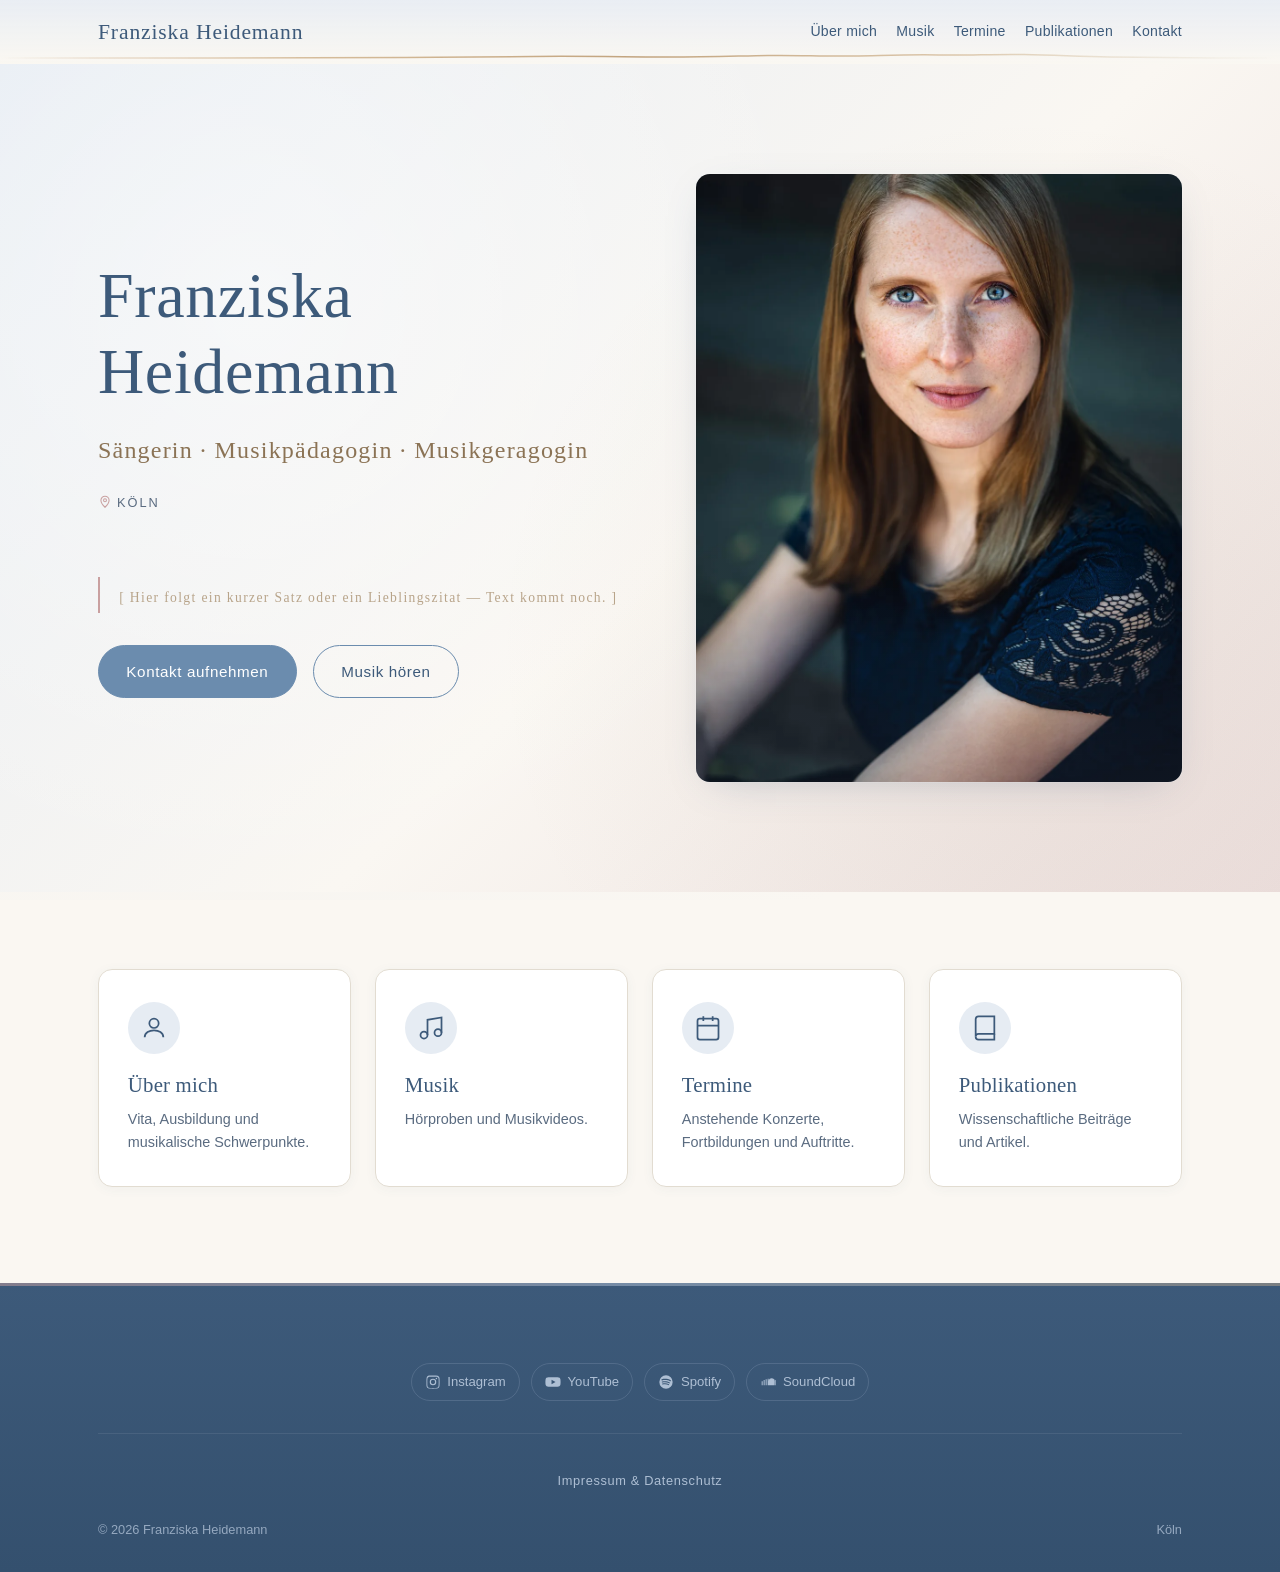
==== index.html @ b6e04f0b "Redesign wave as melody contour: flat left, peaks/valleys right half, settle to flat. Fix z-index un" ====
<!DOCTYPE html>
<html lang="de">
<head>
  <meta charset="UTF-8">
  <meta name="viewport" content="width=device-width, initial-scale=1.0">
  <title>Franziska Heidemann — Sängerin · Musikpädagogin · Musikgeragogin · Köln</title>
  <meta name="description" content="Franziska Heidemann — lyrischer Koloratursopran, Singer/Songwriterin (Heather Blue) und Musikpädagogin aus Köln. Klassik & Pop, Konzert, Hochzeit, Fortbildung.">
  <link rel="icon" type="image/svg+xml" href="assets/img/favicon.svg">
  <link rel="apple-touch-icon" sizes="180x180" href="assets/img/apple-touch-icon.png">
  <meta property="og:title" content="Franziska Heidemann — Sängerin · Musikpädagogin · Musikgeragogin">
  <meta property="og:description" content="Lyrischer Koloratursopran, Singer/Songwriterin (Heather Blue) und Musikpädagogin aus Köln. Klassik & Pop, Konzert, Hochzeit, Fortbildung.">
  <meta property="og:type" content="website">
  <meta property="og:url" content="https://franziskaheidemann.de">
  <meta property="og:image" content="https://franziskaheidemann.de/assets/img/franziska_293_opt.jpg">
  <meta name="twitter:card" content="summary_large_image">
  <link rel="stylesheet" href="css/fonts.css">
  <link rel="stylesheet" href="css/style.css">
</head>
<body>
  <div class="scroll-progress" id="scroll-progress"></div>

  <!-- ===== Header ===== -->
  <header class="site-header">
    <div class="wrap nav">
      <a href="index.html" class="brand">Franziska Heidemann</a>
      <button class="nav-toggle" aria-label="Menü öffnen" aria-expanded="false" aria-controls="menu">
        <span></span><span></span><span></span>
      </button>
      <ul class="menu" id="menu">
        <li><a href="ueber-mich.html">Über mich</a></li>
        <li><a href="musik.html">Musik</a></li>
        <li><a href="termine.html">Termine</a></li>
        <li><a href="publikationen.html">Publikationen</a></li>
        <li><a href="kontakt.html">Kontakt</a></li>
      </ul>
    </div>
<svg class="site-header__wave" viewBox="0 0 1200 14" preserveAspectRatio="none" aria-hidden="true">
      <defs>
        <linearGradient id="wave-grad" x1="0" y1="0" x2="1200" y2="0" gradientUnits="userSpaceOnUse">
          <stop offset="0" stop-color="#d4b896" stop-opacity="0"/>
          <stop offset="0.08" stop-color="#d4b896" stop-opacity="0.4"/>
          <stop offset="0.25" stop-color="#c9a87c" stop-opacity="0.75"/>
          <stop offset="0.5" stop-color="#b8956a" stop-opacity="0.85"/>
          <stop offset="0.75" stop-color="#c9a87c" stop-opacity="0.6"/>
          <stop offset="0.92" stop-color="#d4c4a8" stop-opacity="0.25"/>
          <stop offset="1" stop-color="#d4c4a8" stop-opacity="0"/>
        </linearGradient>
      </defs>
      <path stroke="url(#wave-grad)" stroke-width="1.5"
        d="M0,7 C80,7 140,7 200,7 C260,7 320,6.8 380,6.5 C420,6.2 460,6 500,5.5 C540,5 580,5.8 620,6 C660,6.2 690,5 720,4.5 C750,4 770,5.5 800,5 C830,4.5 850,3.5 880,4 C910,4.5 930,3 960,3.5 C990,4 1010,5.5 1040,6 C1070,6.5 1100,6.8 1140,7 C1170,7 1190,7 1200,7">
        <animate attributeName="d" dur="8s" repeatCount="indefinite"
          values="M0,7 C80,7 140,7 200,7 C260,7 320,6.8 380,6.5 C420,6.2 460,6 500,5.5 C540,5 580,5.8 620,6 C660,6.2 690,5 720,4.5 C750,4 770,5.5 800,5 C830,4.5 850,3.5 880,4 C910,4.5 930,3 960,3.5 C990,4 1010,5.5 1040,6 C1070,6.5 1100,6.8 1140,7 C1170,7 1190,7 1200,7;M0,7 C80,7 140,7 200,7 C260,7 320,6.6 380,6.3 C420,6 460,5.8 500,5.3 C540,4.8 580,5.5 620,5.8 C660,6 690,4.8 720,4.3 C750,3.8 770,5.3 800,4.8 C830,4.3 850,3.3 880,3.8 C910,4.3 930,2.8 960,3.3 C990,3.8 1010,5.3 1040,5.8 C1070,6.3 1100,6.6 1140,7 C1170,7 1190,7 1200,7;M0,7 C80,7 140,7 200,7 C260,7 320,6.8 380,6.5 C420,6.2 460,6 500,5.5 C540,5 580,5.8 620,6 C660,6.2 690,5 720,4.5 C750,4 770,5.5 800,5 C830,4.5 850,3.5 880,4 C910,4.5 930,3 960,3.5 C990,4 1010,5.5 1040,6 C1070,6.5 1100,6.8 1140,7 C1170,7 1190,7 1200,7"
          calcMode="spline" keyTimes="0;0.5;1"
          keySplines="0.45 0 0.55 1;0.45 0 0.55 1"/>
      </path>
    </svg>
  </header>

  <!-- ===== Hero / Landing ===== -->
  <section class="hero">
    <div class="hero__bg"></div>
    <div class="wrap hero__inner">
      <div class="hero__text reveal">
        <h1>Franziska Heidemann</h1>
        <p class="hero__subtitle">Sängerin · Musikpädagogin · Musikgeragogin</p>
        <p class="hero__location">
          <svg viewBox="0 0 24 24" width="14" height="14" fill="none" stroke="currentColor" stroke-width="1.8" aria-hidden="true"><path d="M12 21s-7-6.5-7-12a7 7 0 0 1 14 0c0 5.5-7 12-7 12z"/><circle cx="12" cy="9" r="2.5"/></svg>
          Köln
        </p>

        <blockquote class="hero__quote">
          <span class="placeholder">[ Hier folgt ein kurzer Satz oder ein Lieblingszitat — Text kommt noch. ]</span>
        </blockquote>

        <div class="hero__cta">
          <a href="kontakt.html" class="btn">Kontakt aufnehmen</a>
          <a href="musik.html" class="btn btn--ghost">Musik hören</a>
        </div>
      </div>

      <div class="hero__portrait reveal">
        <img src="assets/img/franziska_293.webp" alt="Portrait Franziska Heidemann" width="1066" height="1600" loading="eager">
      </div>
    </div>
  </section>

  <!-- ===== Preview Section ===== -->
  <section class="section preview">
    <div class="wrap">
      <div class="preview__grid">
        <a href="ueber-mich.html" class="preview__card reveal">
          <div class="preview__icon">
            <svg viewBox="0 0 24 24" width="28" height="28" fill="none" stroke="currentColor" stroke-width="1.5"><path d="M12 12c2.2 0 4-1.8 4-4s-1.8-4-4-4-4 1.8-4 4 1.8 4 4 4z"/><path d="M4 20c0-4 4-6 8-6s8 2 8 6"/></svg>
          </div>
          <h3>Über mich</h3>
          <p>Vita, Ausbildung und musikalische Schwerpunkte.</p>
        </a>
        <a href="musik.html" class="preview__card reveal">
          <div class="preview__icon">
            <svg viewBox="0 0 24 24" width="28" height="28" fill="none" stroke="currentColor" stroke-width="1.5"><path d="M9 18V5l12-2v13"/><circle cx="6" cy="18" r="3"/><circle cx="18" cy="16" r="3"/></svg>
          </div>
          <h3>Musik</h3>
          <p>Hörproben und Musikvideos.</p>
        </a>
        <a href="termine.html" class="preview__card reveal">
          <div class="preview__icon">
            <svg viewBox="0 0 24 24" width="28" height="28" fill="none" stroke="currentColor" stroke-width="1.5"><rect x="3" y="4" width="18" height="18" rx="2"/><path d="M3 10h18M8 2v4M16 2v4"/></svg>
          </div>
          <h3>Termine</h3>
          <p>Anstehende Konzerte, Fortbildungen und Auftritte.</p>
        </a>
        <a href="publikationen.html" class="preview__card reveal">
          <div class="preview__icon">
            <svg viewBox="0 0 24 24" width="28" height="28" fill="none" stroke="currentColor" stroke-width="1.5"><path d="M4 19.5A2.5 2.5 0 0 1 6.5 17H20V2H6.5A2.5 2.5 0 0 0 4 4.5v15z"/><path d="M4 19.5A2.5 2.5 0 0 0 6.5 22H20v-5"/></svg>
          </div>
          <h3>Publikationen</h3>
          <p>Wissenschaftliche Beiträge und Artikel.</p>
        </a>
      </div>
    </div>
  </section>

  <!-- ===== Next Event Teaser ===== -->
  <section class="next-event" id="next-event" hidden>
    <div class="wrap">
      <a href="termine.html" class="next-event__card reveal">
        <div class="next-event__label">Nächster Termin</div>
        <div class="next-event__date" id="next-event-date"></div>
        <div class="next-event__title" id="next-event-title"></div>
        <div class="next-event__location" id="next-event-location"></div>
        <span class="next-event__arrow"><svg viewBox="0 0 24 24" width="20" height="20" fill="none" stroke="currentColor" stroke-width="2" stroke-linecap="round" stroke-linejoin="round"><path d="M5 12h14M13 6l6 6-6 6"/></svg></span>
      </a>
    </div>
  </section>

  <!-- ===== Footer (mit Impressum + Datenschutz) ===== -->
  <footer class="site-footer">
    <div class="wrap">
      <div class="footer__socials">
        <a href="https://www.instagram.com/franziska_heidemann/" target="_blank" rel="noopener">
          <svg viewBox="0 0 24 24" fill="currentColor"><path d="M12 2.2c3.2 0 3.6 0 4.9.1 1.2.1 1.8.3 2.2.4.6.2 1 .5 1.4.9.4.4.7.8.9 1.4.2.4.3 1 .4 2.2.1 1.3.1 1.7.1 4.9s0 3.6-.1 4.9c-.1 1.2-.3 1.8-.4 2.2-.2.6-.5 1-.9 1.4-.4.4-.8.7-1.4.9-.4.2-1 .3-2.2.4-1.3.1-1.7.1-4.9.1s-3.6 0-4.9-.1c-1.2-.1-1.8-.3-2.2-.4-.6-.2-1-.5-1.4-.9-.4-.4-.7-.8-.9-1.4-.2-.4-.3-1-.4-2.2C2.2 15.6 2.2 15.2 2.2 12s0-3.6.1-4.9c.1-1.2.3-1.8.4-2.2.2-.6.5-1 .9-1.4.4-.4.8-.7 1.4-.9.4-.2 1-.3 2.2-.4C8.4 2.2 8.8 2.2 12 2.2zm0 1.8c-3.1 0-3.5 0-4.7.1-.9 0-1.4.2-1.7.3-.4.2-.7.4-1 .7-.3.3-.5.6-.7 1-.1.3-.3.8-.3 1.7-.1 1.2-.1 1.6-.1 4.7s0 3.5.1 4.7c0 .9.2 1.4.3 1.7.2.4.4.7.7 1 .3.3.6.5 1 .7.3.1.8.3 1.7.3 1.2.1 1.6.1 4.7.1s3.5 0 4.7-.1c.9 0 1.4-.2 1.7-.3.4-.2.7-.4 1-.7.3-.3.5-.6.7-1 .1-.3.3-.8.3-1.7.1-1.2.1-1.6.1-4.7s0-3.5-.1-4.7c0-.9-.2-1.4-.3-1.7-.2-.4-.4-.7-.7-1-.3-.3-.6-.5-1-.7-.3-.1-.8-.3-1.7-.3-1.2-.1-1.6-.1-4.7-.1zm0 3.1a4.9 4.9 0 1 1 0 9.8 4.9 4.9 0 0 1 0-9.8zm0 8.1a3.2 3.2 0 1 0 0-6.4 3.2 3.2 0 0 0 0 6.4zm6.3-8.3a1.1 1.1 0 1 1-2.3 0 1.1 1.1 0 0 1 2.3 0z"/></svg>
          Instagram
        </a>
        <a href="https://www.youtube.com/channel/UCQxTqDCscMDkjQmPfyg3vqA" target="_blank" rel="noopener">
          <svg viewBox="0 0 24 24" fill="currentColor"><path d="M23 7.5c-.3-1-1-1.8-2-2.1C19.1 5 12 5 12 5s-7.1 0-9 .4c-1 .3-1.8 1.1-2 2.1C.6 9.4.6 12 .6 12s0 2.6.4 4.5c.3 1 1 1.8 2 2.1 1.9.4 9 .4 9 .4s7.1 0 9-.4c1-.3 1.8-1.1 2-2.1.4-1.9.4-4.5.4-4.5s0-2.6-.4-4.5zM9.8 15.5v-7l6 3.5-6 3.5z"/></svg>
          YouTube
        </a>
        <a href="https://open.spotify.com/artist/2u0TAeHx3y5hhXMHNlvsxw" target="_blank" rel="noopener">
          <svg viewBox="0 0 24 24" fill="currentColor"><path d="M12 2a10 10 0 1 0 0 20 10 10 0 0 0 0-20zm4.6 14.4a.62.62 0 0 1-.86.21c-2.35-1.44-5.3-1.76-8.79-.96a.62.62 0 1 1-.28-1.22c3.8-.87 7.08-.5 9.72 1.11.3.18.39.57.21.86zm1.23-2.74a.78.78 0 0 1-1.07.26c-2.69-1.65-6.79-2.13-9.98-1.17a.78.78 0 1 1-.45-1.49c3.63-1.1 8.16-.56 11.25 1.33.37.22.49.7.25 1.07zm.11-2.85C14.82 8.95 9.4 8.77 6.3 9.7a.94.94 0 1 1-.54-1.8c3.56-1.08 9.53-.87 13.29 1.34a.94.94 0 0 1-.96 1.61z"/></svg>
          Spotify
        </a>
        <a href="https://soundcloud.com/heatherblue-music" target="_blank" rel="noopener">
          <svg viewBox="0 0 24 24" fill="currentColor"><path d="M1 17h1.5v-6H1zm3 0h1.5v-8H4zm3 0h1.5v-9H7zm3 0h1.5v-10H10zm3 0h1.5v-10H13zm3 0H17v-9.7c-.3-.1-.6-.2-1-.3zm2.5 0H20v-9c-.4-.2-.8-.4-1.2-.5zm2.5 0H22v-7.5c-.3-.4-.7-.7-1.2-1zM16 6.5c-2.5 0-4.5 2-4.5 4.5v6h9v-6c0-2.5-2-4.5-4.5-4.5z"/></svg>
          SoundCloud
        </a>
      </div>

      <div class="footer__imprint">
        <a href="rechtliches.html" class="footer__imprint-link">Impressum &amp; Datenschutz</a>
      </div>

      <div class="footer__bottom">
        <span>© <span id="year"></span> Franziska Heidemann</span>
        <span>Köln</span>
      </div>
    </div>
  </footer>

  <script src="js/main.js"></script>
  <script src="js/termine.js"></script>
  <script>
    document.getElementById("year").textContent = new Date().getFullYear();

    // Next event teaser — populated from termine.js EVENTS
    (function () {
      var section = document.getElementById("next-event");
      if (!section || !window.TERMINE_EVENTS) return;
      var today = new Date(); today.setHours(0, 0, 0, 0);
      var upcoming = window.TERMINE_EVENTS.filter(function (ev) {
        var end = ev.end ? new Date(ev.end + "T00:00:00") : new Date(ev.start + "T00:00:00");
        return end >= today;
      }).sort(function (a, b) {
        return new Date(a.start + "T00:00:00") - new Date(b.start + "T00:00:00");
      });
      if (upcoming.length === 0) return;
      var ev = upcoming[0];
      var d = new Date(ev.start + "T00:00:00");
      var dateStr = d.toLocaleDateString("de-DE", { weekday: "short", day: "numeric", month: "long", year: "numeric" });
      document.getElementById("next-event-date").textContent = dateStr;
      document.getElementById("next-event-title").textContent = ev.title;
      document.getElementById("next-event-location").textContent = ev.location;
      section.hidden = false;
    })();
  </script>
</body>
</html>
---- css/fonts.css ----
/* cormorant */
@font-face {
  font-family: 'Cormorant Garamond';
  font-style: italic;
  font-weight: 400;
  font-display: swap;
  src: url('../fonts/cormorant-400-italic-0.woff2') format('woff2');
  unicode-range: U+0460-052F, U+1C80-1C8A, U+20B4, U+2DE0-2DFF, U+A640-A69F, U+FE2E-FE2F;
}
@font-face {
  font-family: 'Cormorant Garamond';
  font-style: italic;
  font-weight: 400;
  font-display: swap;
  src: url('../fonts/cormorant-400-italic-1.woff2') format('woff2');
  unicode-range: U+0301, U+0400-045F, U+0490-0491, U+04B0-04B1, U+2116;
}
@font-face {
  font-family: 'Cormorant Garamond';
  font-style: italic;
  font-weight: 400;
  font-display: swap;
  src: url('../fonts/cormorant-400-italic-2.woff2') format('woff2');
  unicode-range: U+0102-0103, U+0110-0111, U+0128-0129, U+0168-0169, U+01A0-01A1, U+01AF-01B0, U+0300-0301, U+0303-0304, U+0308-0309, U+0323, U+0329, U+1EA0-1EF9, U+20AB;
}
@font-face {
  font-family: 'Cormorant Garamond';
  font-style: italic;
  font-weight: 400;
  font-display: swap;
  src: url('../fonts/cormorant-400-italic-3.woff2') format('woff2');
  unicode-range: U+0100-02BA, U+02BD-02C5, U+02C7-02CC, U+02CE-02D7, U+02DD-02FF, U+0304, U+0308, U+0329, U+1D00-1DBF, U+1E00-1E9F, U+1EF2-1EFF, U+2020, U+20A0-20AB, U+20AD-20C0, U+2113, U+2C60-2C7F, U+A720-A7FF;
}
@font-face {
  font-family: 'Cormorant Garamond';
  font-style: italic;
  font-weight: 400;
  font-display: swap;
  src: url('../fonts/cormorant-400-italic-4.woff2') format('woff2');
  unicode-range: U+0000-00FF, U+0131, U+0152-0153, U+02BB-02BC, U+02C6, U+02DA, U+02DC, U+0304, U+0308, U+0329, U+2000-206F, U+20AC, U+2122, U+2191, U+2193, U+2212, U+2215, U+FEFF, U+FFFD;
}
@font-face {
  font-family: 'Cormorant Garamond';
  font-style: normal;
  font-weight: 400;
  font-display: swap;
  src: url('../fonts/cormorant-400-normal-5.woff2') format('woff2');
  unicode-range: U+0460-052F, U+1C80-1C8A, U+20B4, U+2DE0-2DFF, U+A640-A69F, U+FE2E-FE2F;
}
@font-face {
  font-family: 'Cormorant Garamond';
  font-style: normal;
  font-weight: 400;
  font-display: swap;
  src: url('../fonts/cormorant-400-normal-6.woff2') format('woff2');
  unicode-range: U+0301, U+0400-045F, U+0490-0491, U+04B0-04B1, U+2116;
}
@font-face {
  font-family: 'Cormorant Garamond';
  font-style: normal;
  font-weight: 400;
  font-display: swap;
  src: url('../fonts/cormorant-400-normal-7.woff2') format('woff2');
  unicode-range: U+0102-0103, U+0110-0111, U+0128-0129, U+0168-0169, U+01A0-01A1, U+01AF-01B0, U+0300-0301, U+0303-0304, U+0308-0309, U+0323, U+0329, U+1EA0-1EF9, U+20AB;
}
@font-face {
  font-family: 'Cormorant Garamond';
  font-style: normal;
  font-weight: 400;
  font-display: swap;
  src: url('../fonts/cormorant-400-normal-8.woff2') format('woff2');
  unicode-range: U+0100-02BA, U+02BD-02C5, U+02C7-02CC, U+02CE-02D7, U+02DD-02FF, U+0304, U+0308, U+0329, U+1D00-1DBF, U+1E00-1E9F, U+1EF2-1EFF, U+2020, U+20A0-20AB, U+20AD-20C0, U+2113, U+2C60-2C7F, U+A720-A7FF;
}
@font-face {
  font-family: 'Cormorant Garamond';
  font-style: normal;
  font-weight: 400;
  font-display: swap;
  src: url('../fonts/cormorant-400-normal-9.woff2') format('woff2');
  unicode-range: U+0000-00FF, U+0131, U+0152-0153, U+02BB-02BC, U+02C6, U+02DA, U+02DC, U+0304, U+0308, U+0329, U+2000-206F, U+20AC, U+2122, U+2191, U+2193, U+2212, U+2215, U+FEFF, U+FFFD;
}
@font-face {
  font-family: 'Cormorant Garamond';
  font-style: normal;
  font-weight: 500;
  font-display: swap;
  src: url('../fonts/cormorant-500-normal-10.woff2') format('woff2');
  unicode-range: U+0460-052F, U+1C80-1C8A, U+20B4, U+2DE0-2DFF, U+A640-A69F, U+FE2E-FE2F;
}
@font-face {
  font-family: 'Cormorant Garamond';
  font-style: normal;
  font-weight: 500;
  font-display: swap;
  src: url('../fonts/cormorant-500-normal-11.woff2') format('woff2');
  unicode-range: U+0301, U+0400-045F, U+0490-0491, U+04B0-04B1, U+2116;
}
@font-face {
  font-family: 'Cormorant Garamond';
  font-style: normal;
  font-weight: 500;
  font-display: swap;
  src: url('../fonts/cormorant-500-normal-12.woff2') format('woff2');
  unicode-range: U+0102-0103, U+0110-0111, U+0128-0129, U+0168-0169, U+01A0-01A1, U+01AF-01B0, U+0300-0301, U+0303-0304, U+0308-0309, U+0323, U+0329, U+1EA0-1EF9, U+20AB;
}
@font-face {
  font-family: 'Cormorant Garamond';
  font-style: normal;
  font-weight: 500;
  font-display: swap;
  src: url('../fonts/cormorant-500-normal-13.woff2') format('woff2');
  unicode-range: U+0100-02BA, U+02BD-02C5, U+02C7-02CC, U+02CE-02D7, U+02DD-02FF, U+0304, U+0308, U+0329, U+1D00-1DBF, U+1E00-1E9F, U+1EF2-1EFF, U+2020, U+20A0-20AB, U+20AD-20C0, U+2113, U+2C60-2C7F, U+A720-A7FF;
}
@font-face {
  font-family: 'Cormorant Garamond';
  font-style: normal;
  font-weight: 500;
  font-display: swap;
  src: url('../fonts/cormorant-500-normal-14.woff2') format('woff2');
  unicode-range: U+0000-00FF, U+0131, U+0152-0153, U+02BB-02BC, U+02C6, U+02DA, U+02DC, U+0304, U+0308, U+0329, U+2000-206F, U+20AC, U+2122, U+2191, U+2193, U+2212, U+2215, U+FEFF, U+FFFD;
}
@font-face {
  font-family: 'Cormorant Garamond';
  font-style: normal;
  font-weight: 600;
  font-display: swap;
  src: url('../fonts/cormorant-600-normal-15.woff2') format('woff2');
  unicode-range: U+0460-052F, U+1C80-1C8A, U+20B4, U+2DE0-2DFF, U+A640-A69F, U+FE2E-FE2F;
}
@font-face {
  font-family: 'Cormorant Garamond';
  font-style: normal;
  font-weight: 600;
  font-display: swap;
  src: url('../fonts/cormorant-600-normal-16.woff2') format('woff2');
  unicode-range: U+0301, U+0400-045F, U+0490-0491, U+04B0-04B1, U+2116;
}
@font-face {
  font-family: 'Cormorant Garamond';
  font-style: normal;
  font-weight: 600;
  font-display: swap;
  src: url('../fonts/cormorant-600-normal-17.woff2') format('woff2');
  unicode-range: U+0102-0103, U+0110-0111, U+0128-0129, U+0168-0169, U+01A0-01A1, U+01AF-01B0, U+0300-0301, U+0303-0304, U+0308-0309, U+0323, U+0329, U+1EA0-1EF9, U+20AB;
}
@font-face {
  font-family: 'Cormorant Garamond';
  font-style: normal;
  font-weight: 600;
  font-display: swap;
  src: url('../fonts/cormorant-600-normal-18.woff2') format('woff2');
  unicode-range: U+0100-02BA, U+02BD-02C5, U+02C7-02CC, U+02CE-02D7, U+02DD-02FF, U+0304, U+0308, U+0329, U+1D00-1DBF, U+1E00-1E9F, U+1EF2-1EFF, U+2020, U+20A0-20AB, U+20AD-20C0, U+2113, U+2C60-2C7F, U+A720-A7FF;
}
@font-face {
  font-family: 'Cormorant Garamond';
  font-style: normal;
  font-weight: 600;
  font-display: swap;
  src: url('../fonts/cormorant-600-normal-19.woff2') format('woff2');
  unicode-range: U+0000-00FF, U+0131, U+0152-0153, U+02BB-02BC, U+02C6, U+02DA, U+02DC, U+0304, U+0308, U+0329, U+2000-206F, U+20AC, U+2122, U+2191, U+2193, U+2212, U+2215, U+FEFF, U+FFFD;
}
/* inter */
@font-face {
  font-family: 'Inter';
  font-style: normal;
  font-weight: 300;
  font-display: swap;
  src: url('../fonts/inter-300-normal-0.woff2') format('woff2');
  unicode-range: U+0460-052F, U+1C80-1C8A, U+20B4, U+2DE0-2DFF, U+A640-A69F, U+FE2E-FE2F;
}
@font-face {
  font-family: 'Inter';
  font-style: normal;
  font-weight: 300;
  font-display: swap;
  src: url('../fonts/inter-300-normal-1.woff2') format('woff2');
  unicode-range: U+0301, U+0400-045F, U+0490-0491, U+04B0-04B1, U+2116;
}
@font-face {
  font-family: 'Inter';
  font-style: normal;
  font-weight: 300;
  font-display: swap;
  src: url('../fonts/inter-300-normal-2.woff2') format('woff2');
  unicode-range: U+1F00-1FFF;
}
@font-face {
  font-family: 'Inter';
  font-style: normal;
  font-weight: 300;
  font-display: swap;
  src: url('../fonts/inter-300-normal-3.woff2') format('woff2');
  unicode-range: U+0370-0377, U+037A-037F, U+0384-038A, U+038C, U+038E-03A1, U+03A3-03FF;
}
@font-face {
  font-family: 'Inter';
  font-style: normal;
  font-weight: 300;
  font-display: swap;
  src: url('../fonts/inter-300-normal-4.woff2') format('woff2');
  unicode-range: U+0102-0103, U+0110-0111, U+0128-0129, U+0168-0169, U+01A0-01A1, U+01AF-01B0, U+0300-0301, U+0303-0304, U+0308-0309, U+0323, U+0329, U+1EA0-1EF9, U+20AB;
}
@font-face {
  font-family: 'Inter';
  font-style: normal;
  font-weight: 300;
  font-display: swap;
  src: url('../fonts/inter-300-normal-5.woff2') format('woff2');
  unicode-range: U+0100-02BA, U+02BD-02C5, U+02C7-02CC, U+02CE-02D7, U+02DD-02FF, U+0304, U+0308, U+0329, U+1D00-1DBF, U+1E00-1E9F, U+1EF2-1EFF, U+2020, U+20A0-20AB, U+20AD-20C0, U+2113, U+2C60-2C7F, U+A720-A7FF;
}
@font-face {
  font-family: 'Inter';
  font-style: normal;
  font-weight: 300;
  font-display: swap;
  src: url('../fonts/inter-300-normal-6.woff2') format('woff2');
  unicode-range: U+0000-00FF, U+0131, U+0152-0153, U+02BB-02BC, U+02C6, U+02DA, U+02DC, U+0304, U+0308, U+0329, U+2000-206F, U+20AC, U+2122, U+2191, U+2193, U+2212, U+2215, U+FEFF, U+FFFD;
}
@font-face {
  font-family: 'Inter';
  font-style: normal;
  font-weight: 400;
  font-display: swap;
  src: url('../fonts/inter-400-normal-7.woff2') format('woff2');
  unicode-range: U+0460-052F, U+1C80-1C8A, U+20B4, U+2DE0-2DFF, U+A640-A69F, U+FE2E-FE2F;
}
@font-face {
  font-family: 'Inter';
  font-style: normal;
  font-weight: 400;
  font-display: swap;
  src: url('../fonts/inter-400-normal-8.woff2') format('woff2');
  unicode-range: U+0301, U+0400-045F, U+0490-0491, U+04B0-04B1, U+2116;
}
@font-face {
  font-family: 'Inter';
  font-style: normal;
  font-weight: 400;
  font-display: swap;
  src: url('../fonts/inter-400-normal-9.woff2') format('woff2');
  unicode-range: U+1F00-1FFF;
}
@font-face {
  font-family: 'Inter';
  font-style: normal;
  font-weight: 400;
  font-display: swap;
  src: url('../fonts/inter-400-normal-10.woff2') format('woff2');
  unicode-range: U+0370-0377, U+037A-037F, U+0384-038A, U+038C, U+038E-03A1, U+03A3-03FF;
}
@font-face {
  font-family: 'Inter';
  font-style: normal;
  font-weight: 400;
  font-display: swap;
  src: url('../fonts/inter-400-normal-11.woff2') format('woff2');
  unicode-range: U+0102-0103, U+0110-0111, U+0128-0129, U+0168-0169, U+01A0-01A1, U+01AF-01B0, U+0300-0301, U+0303-0304, U+0308-0309, U+0323, U+0329, U+1EA0-1EF9, U+20AB;
}
@font-face {
  font-family: 'Inter';
  font-style: normal;
  font-weight: 400;
  font-display: swap;
  src: url('../fonts/inter-400-normal-12.woff2') format('woff2');
  unicode-range: U+0100-02BA, U+02BD-02C5, U+02C7-02CC, U+02CE-02D7, U+02DD-02FF, U+0304, U+0308, U+0329, U+1D00-1DBF, U+1E00-1E9F, U+1EF2-1EFF, U+2020, U+20A0-20AB, U+20AD-20C0, U+2113, U+2C60-2C7F, U+A720-A7FF;
}
@font-face {
  font-family: 'Inter';
  font-style: normal;
  font-weight: 400;
  font-display: swap;
  src: url('../fonts/inter-400-normal-13.woff2') format('woff2');
  unicode-range: U+0000-00FF, U+0131, U+0152-0153, U+02BB-02BC, U+02C6, U+02DA, U+02DC, U+0304, U+0308, U+0329, U+2000-206F, U+20AC, U+2122, U+2191, U+2193, U+2212, U+2215, U+FEFF, U+FFFD;
}
@font-face {
  font-family: 'Inter';
  font-style: normal;
  font-weight: 500;
  font-display: swap;
  src: url('../fonts/inter-500-normal-14.woff2') format('woff2');
  unicode-range: U+0460-052F, U+1C80-1C8A, U+20B4, U+2DE0-2DFF, U+A640-A69F, U+FE2E-FE2F;
}
@font-face {
  font-family: 'Inter';
  font-style: normal;
  font-weight: 500;
  font-display: swap;
  src: url('../fonts/inter-500-normal-15.woff2') format('woff2');
  unicode-range: U+0301, U+0400-045F, U+0490-0491, U+04B0-04B1, U+2116;
}
@font-face {
  font-family: 'Inter';
  font-style: normal;
  font-weight: 500;
  font-display: swap;
  src: url('../fonts/inter-500-normal-16.woff2') format('woff2');
  unicode-range: U+1F00-1FFF;
}
@font-face {
  font-family: 'Inter';
  font-style: normal;
  font-weight: 500;
  font-display: swap;
  src: url('../fonts/inter-500-normal-17.woff2') format('woff2');
  unicode-range: U+0370-0377, U+037A-037F, U+0384-038A, U+038C, U+038E-03A1, U+03A3-03FF;
}
@font-face {
  font-family: 'Inter';
  font-style: normal;
  font-weight: 500;
  font-display: swap;
  src: url('../fonts/inter-500-normal-18.woff2') format('woff2');
  unicode-range: U+0102-0103, U+0110-0111, U+0128-0129, U+0168-0169, U+01A0-01A1, U+01AF-01B0, U+0300-0301, U+0303-0304, U+0308-0309, U+0323, U+0329, U+1EA0-1EF9, U+20AB;
}
@font-face {
  font-family: 'Inter';
  font-style: normal;
  font-weight: 500;
  font-display: swap;
  src: url('../fonts/inter-500-normal-19.woff2') format('woff2');
  unicode-range: U+0100-02BA, U+02BD-02C5, U+02C7-02CC, U+02CE-02D7, U+02DD-02FF, U+0304, U+0308, U+0329, U+1D00-1DBF, U+1E00-1E9F, U+1EF2-1EFF, U+2020, U+20A0-20AB, U+20AD-20C0, U+2113, U+2C60-2C7F, U+A720-A7FF;
}
@font-face {
  font-family: 'Inter';
  font-style: normal;
  font-weight: 500;
  font-display: swap;
  src: url('../fonts/inter-500-normal-20.woff2') format('woff2');
  unicode-range: U+0000-00FF, U+0131, U+0152-0153, U+02BB-02BC, U+02C6, U+02DA, U+02DC, U+0304, U+0308, U+0329, U+2000-206F, U+20AC, U+2122, U+2191, U+2193, U+2212, U+2215, U+FEFF, U+FFFD;
}
@font-face {
  font-family: 'Inter';
  font-style: normal;
  font-weight: 600;
  font-display: swap;
  src: url('../fonts/inter-600-normal-21.woff2') format('woff2');
  unicode-range: U+0460-052F, U+1C80-1C8A, U+20B4, U+2DE0-2DFF, U+A640-A69F, U+FE2E-FE2F;
}
@font-face {
  font-family: 'Inter';
  font-style: normal;
  font-weight: 600;
  font-display: swap;
  src: url('../fonts/inter-600-normal-22.woff2') format('woff2');
  unicode-range: U+0301, U+0400-045F, U+0490-0491, U+04B0-04B1, U+2116;
}
@font-face {
  font-family: 'Inter';
  font-style: normal;
  font-weight: 600;
  font-display: swap;
  src: url('../fonts/inter-600-normal-23.woff2') format('woff2');
  unicode-range: U+1F00-1FFF;
}
@font-face {
  font-family: 'Inter';
  font-style: normal;
  font-weight: 600;
  font-display: swap;
  src: url('../fonts/inter-600-normal-24.woff2') format('woff2');
  unicode-range: U+0370-0377, U+037A-037F, U+0384-038A, U+038C, U+038E-03A1, U+03A3-03FF;
}
@font-face {
  font-family: 'Inter';
  font-style: normal;
  font-weight: 600;
  font-display: swap;
  src: url('../fonts/inter-600-normal-25.woff2') format('woff2');
  unicode-range: U+0102-0103, U+0110-0111, U+0128-0129, U+0168-0169, U+01A0-01A1, U+01AF-01B0, U+0300-0301, U+0303-0304, U+0308-0309, U+0323, U+0329, U+1EA0-1EF9, U+20AB;
}
@font-face {
  font-family: 'Inter';
  font-style: normal;
  font-weight: 600;
  font-display: swap;
  src: url('../fonts/inter-600-normal-26.woff2') format('woff2');
  unicode-range: U+0100-02BA, U+02BD-02C5, U+02C7-02CC, U+02CE-02D7, U+02DD-02FF, U+0304, U+0308, U+0329, U+1D00-1DBF, U+1E00-1E9F, U+1EF2-1EFF, U+2020, U+20A0-20AB, U+20AD-20C0, U+2113, U+2C60-2C7F, U+A720-A7FF;
}
@font-face {
  font-family: 'Inter';
  font-style: normal;
  font-weight: 600;
  font-display: swap;
  src: url('../fonts/inter-600-normal-27.woff2') format('woff2');
  unicode-range: U+0000-00FF, U+0131, U+0152-0153, U+02BB-02BC, U+02C6, U+02DA, U+02DC, U+0304, U+0308, U+0329, U+2000-206F, U+20AC, U+2122, U+2191, U+2193, U+2212, U+2215, U+FEFF, U+FFFD;
}
---- css/style.css ----
/* ============================================================
   Franziska Heidemann — Design-System
   Verträumt, aber professionell.
   Palette: Heather Blue / weiches Braun / Dusty Rose / Creme
   ============================================================ */

:root {
  /* Farben */
  --heather-blue: #6b8cae;
  --heather-blue-deep: #3d5a7a;
  --heather-blue-soft: #aebfd4;
  --heather-blue-mist: #e6ecf3;

  --brown: #8b7355;
  --brown-soft: #b8a48a;

  --rose: #c9a0a0;
  --rose-soft: #e3cfcf;

  --cream: #faf7f2;
  --cream-warm: #f3ede3;
  --white: #ffffff;

  --ink: #2c3a4d;
  --ink-soft: #5a6b80;
  --line: #e2dcd1;

  /* Typo */
  --font-serif: "Cormorant Garamond", "Playfair Display", Georgia, "Times New Roman", serif;
  --font-sans: "Inter", -apple-system, BlinkMacSystemFont, "Segoe UI", Roboto, Helvetica, Arial, sans-serif;

  /* Layout */
  --maxw: 1180px;
  --gutter: clamp(1.25rem, 4vw, 3rem);
  --radius: 14px;
  --radius-sm: 8px;
  --shadow: 0 10px 40px -18px rgba(61, 90, 122, 0.35);
  --shadow-soft: 0 6px 24px -16px rgba(61, 90, 122, 0.25);
  --ease: cubic-bezier(0.4, 0.2, 0.2, 1);
}

/* ---------- Reset ---------- */
*, *::before, *::after { box-sizing: border-box; }
html { scroll-behavior: smooth; -webkit-text-size-adjust: 100%; }
body {
  margin: 0;
  font-family: var(--font-sans);
  color: var(--ink);
  background: var(--cream);
  line-height: 1.7;
  font-size: 17px;
  -webkit-font-smoothing: antialiased;
  text-rendering: optimizeLegibility;
}
img { max-width: 100%; display: block; }
a { color: var(--heather-blue-deep); text-decoration: none; transition: color .25s var(--ease); }
a:hover { color: var(--rose); }
h1, h2, h3, h4 { font-family: var(--font-serif); font-weight: 500; color: var(--heather-blue-deep); line-height: 1.2; margin: 0 0 .5em; letter-spacing: .01em; }
h1 { font-size: clamp(2.4rem, 6vw, 4rem); }
h2 { font-size: clamp(1.6rem, 3.5vw, 2.2rem); }
h3 { font-size: clamp(1.15rem, 2.5vw, 1.4rem); }
p { margin: 0 0 1em; }
ul { margin: 0 0 1em; padding-left: 1.2em; }
small { color: var(--ink-soft); }

/* Type scale (rem-based, 17px root):
   Display:  h1 hero      clamp(2.4–4rem)
   Title:    h1 page-head clamp(2–3rem)
   H2:                    clamp(1.6–2.2rem)
   H3:                    clamp(1.15–1.4rem)
   Body lg:  1.05rem   (about, contact intro)
   Body:     1rem      (default, legal)
   Body sm:  .9rem     (event desc, footer links)
   Label:    .8rem     (uppercase section labels)
   Meta:     .75rem    (form hints, notices)
   Micro:    .7rem     (badges, date parts)
*/

/* ---------- Layout-Helfer ---------- */
.wrap { max-width: var(--maxw); margin: 0 auto; padding: 0 var(--gutter); }
.section { padding: clamp(3rem, 8vw, 6rem) 0; }
.section--tight { padding: clamp(2rem, 5vw, 3.5rem) 0; }
.center { text-align: center; }
.muted { color: var(--ink-soft); }
.eyebrow {
  font-family: var(--font-sans);
  text-transform: uppercase;
  letter-spacing: .28em;
  font-size: .75rem;
  color: var(--brown);
  margin-bottom: 1.2rem;
  display: inline-block;
}
.divider {
  width: 60px; height: 1px; background: var(--brown-soft);
  margin: 1.5rem 0; border: 0;
}
.divider--center { margin-left: auto; margin-right: auto; }

/* ---------- Header / Navigation ---------- */
.site-header {
  position: sticky; top: 0; z-index: 50;
  background: linear-gradient(180deg, rgba(230,236,243,0.88) 0%, rgba(250,247,242,0.92) 100%);
  backdrop-filter: blur(10px);
  -webkit-backdrop-filter: blur(10px);
  border-bottom: none;
  transition: background .3s var(--ease);
}
.site-header__wave {
  position: absolute;
  left: 0; right: 0; bottom: -1px;
  width: 100%; height: 14px;
  pointer-events: none;
  display: block;
  z-index: 51;
}
.site-header__wave path {
  fill: none;
  stroke-linecap: round;
  stroke-linejoin: round;
}
.site-header.is-scrolled { background: linear-gradient(180deg, rgba(230,236,243,0.95) 0%, rgba(250,247,242,0.97) 100%); }

/* Nav: always visible inline (no hamburger) */
.nav-toggle { display: none; }

.nav {
  display: flex; align-items: center; justify-content: space-between;
  height: auto; min-height: 64px;
  padding-top: .5rem; padding-bottom: .5rem;
  flex-wrap: wrap; gap: .5rem;
}
.brand {
  font-family: var(--font-serif);
  font-size: clamp(1rem, 3vw, 1.35rem);
  color: var(--heather-blue-deep);
  letter-spacing: .04em;
  display: flex; align-items: baseline; gap: .4em;
  white-space: nowrap;
}
.brand small {
  font-family: var(--font-sans);
  font-size: .7rem;
  letter-spacing: .25em;
  text-transform: uppercase;
  color: var(--brown);
}

.menu {
  display: flex;
  gap: clamp(.6rem, 1.5vw, 1.5rem);
  list-style: none; margin: 0; padding: 0;
  align-items: center;
  flex-wrap: wrap;
}
.menu li { border: 0; }
.menu a {
  display: block; padding: 0;
  font-family: var(--font-sans);
  font-size: clamp(.72rem, 1.6vw, .88rem);
  color: var(--heather-blue-deep);
  letter-spacing: .02em;
  white-space: nowrap;
}
.menu a:hover { color: var(--rose); padding-left: 0; }
.menu .menu-impressum { font-size: clamp(.7rem, 1.5vw, .8rem); font-family: var(--font-sans); color: var(--ink-soft); }

body.menu-open { overflow: auto; }

/* ---------- Buttons ---------- */
.btn {
  display: inline-flex; align-items: center; gap: .5em;
  font-family: var(--font-sans);
  font-size: .95rem;
  letter-spacing: .04em;
  padding: .85em 1.8em;
  border-radius: 999px;
  border: 1px solid var(--heather-blue);
  background: var(--heather-blue);
  color: var(--white);
  cursor: pointer;
  transition: all .3s var(--ease);
}
.btn:hover { background: var(--heather-blue-deep); border-color: var(--heather-blue-deep); color: var(--white); transform: translateY(-1px); }
.btn--ghost { background: transparent; color: var(--heather-blue-deep); }
.btn--ghost:hover { background: var(--heather-blue-mist); color: var(--heather-blue-deep); transform: none; }
.btn--rose { background: var(--rose); border-color: var(--rose); }
.btn--rose:hover { background: #b88a8a; border-color: #b88a8a; }

/* ---------- Hero (Landing) ---------- */
.hero {
  position: relative;
  min-height: calc(100vh - 72px);
  display: flex; align-items: center;
  overflow: hidden;
  padding-bottom: 0;
}
.hero__bg {
  position: absolute; inset: 0;
  background: linear-gradient(135deg, var(--heather-blue-mist) 0%, var(--cream) 55%, var(--rose-soft) 130%);
  z-index: -2;
}
.hero__bg::after {
  content: ""; position: absolute; inset: 0;
  background: radial-gradient(circle at 20% 30%, rgba(255,255,255,.5), transparent 50%),
              radial-gradient(circle at 80% 70%, rgba(139,115,85,.08), transparent 45%);
}
.hero__inner {
  display: grid; grid-template-columns: 1.1fr 1fr; gap: clamp(2rem, 5vw, 4rem);
  align-items: center; width: 100%;
}
.hero__text h1 { margin-bottom: .3em; }
.hero__subtitle {
  font-family: var(--font-serif);
  font-size: clamp(1.1rem, 2.2vw, 1.5rem);
  color: var(--brown);
  letter-spacing: .05em;
  margin: 0 0 .8em;
}
.hero__location {
  display: inline-flex; align-items: center; gap: .4em;
  font-family: var(--font-sans);
  font-size: .8rem;
  letter-spacing: .15em;
  text-transform: uppercase;
  color: var(--ink-soft);
  margin-bottom: 2rem;
}
.hero__location svg { color: var(--rose); }
.hero__quote {
  font-family: var(--font-serif);
  font-style: italic;
  font-size: clamp(1.05rem, 2vw, 1.3rem);
  color: var(--ink-soft);
  max-width: 32em;
  border-left: 2px solid var(--rose);
  padding-left: 1.2rem;
  margin: 2rem 0;
}
.hero__quote .placeholder { color: var(--brown-soft); font-style: normal; font-size: .85rem; letter-spacing: .1em; }

.hero__portrait {
  position: relative;
  aspect-ratio: 4/5;
  border-radius: var(--radius);
  overflow: hidden;
  box-shadow: var(--shadow), 0 0 0 1px rgba(255,255,255,.15);
  background: var(--heather-blue-mist);
}
.hero__portrait::after {
  content: "";
  position: absolute; inset: 0;
  background: linear-gradient(180deg, transparent 60%, rgba(61,90,122,.15) 100%);
  pointer-events: none;
  z-index: 1;
}
.hero__portrait img { width: 100%; height: 100%; object-fit: cover; }
.hero__cta { display: flex; gap: 1rem; flex-wrap: wrap; margin-top: 1.5rem; }

@media (max-width: 820px) {
  .hero { min-height: auto; padding-top: 2rem; }
  .hero__inner { grid-template-columns: 1fr; text-align: center; padding-bottom: 2rem; }
  .hero__portrait { max-width: 360px; margin: 0 auto; order: -1; }
  .hero__quote { border-left: 0; border-top: 2px solid var(--rose); padding-left: 0; padding-top: 1rem; margin-left: auto; margin-right: auto; }
  .hero__cta { justify-content: center; margin-bottom: 1.5rem; }
}

/* ---------- Seiten-Kopf ---------- */
.page-head {
  padding: clamp(3rem, 7vw, 5rem) 0 clamp(1.5rem, 4vw, 2.5rem);
  text-align: center;
  background: linear-gradient(180deg, var(--heather-blue-mist), var(--cream));
}
.page-head h1 { font-size: clamp(2rem, 5vw, 3rem); margin-bottom: .2em; }
.page-head .eyebrow { margin-bottom: .5rem; }

/* ---------- Über mich ---------- */
.about__grid {
  display: grid; grid-template-columns: 0.85fr 1.15fr; gap: clamp(2rem, 5vw, 4rem);
  align-items: start;
}
.about__portrait {
  position: sticky; top: 96px;
  aspect-ratio: 4/5;
  border-radius: var(--radius);
  overflow: hidden;
  box-shadow: var(--shadow);
  background: var(--heather-blue-mist);
}
.about__portrait::before {
  content: "";
  position: absolute; inset: -8px;
  border: 1px solid var(--rose-soft);
  border-radius: calc(var(--radius) + 8px);
  pointer-events: none;
  z-index: -1;
}
.about__portrait::after {
  content: "";
  position: absolute; inset: 0;
  background: linear-gradient(180deg, transparent 70%, rgba(61,90,122,.12) 100%);
  pointer-events: none;
}
.about__portrait img { width: 100%; height: 100%; object-fit: cover; }
.about__text p { font-size: 1.05rem; line-height: 1.75; }
.about__text h3 { margin-top: 2rem; color: var(--brown); font-family: var(--font-sans); font-size: .8rem; letter-spacing: .25em; text-transform: uppercase; font-weight: 600; }
@media (max-width: 820px) {
  .about__grid { grid-template-columns: 1fr; }
  .about__portrait { position: static; max-width: 360px; margin: 0 auto 1rem; }
}

/* ---------- Musik ---------- */
.tracklist { list-style: none; padding: 0; margin: 0; }

.track {
  display: block;
  padding: 1.4rem 1.6rem;
  border-radius: var(--radius-sm);
  background: var(--white);
  margin-bottom: 1rem;
  box-shadow: 0 2px 10px rgba(61,90,122,.04);
  border: 1px solid var(--line);
  transition: box-shadow .3s var(--ease), border-color .3s var(--ease);
}
.track:hover { box-shadow: 0 6px 20px rgba(61,90,122,.08); border-color: var(--heather-blue-mist); }

.track__row {
  display: grid;
  grid-template-columns: 52px 44px 1fr auto;
  gap: 1rem;
  align-items: center;
}

.track__cover {
  width: 52px; height: 52px;
  border-radius: var(--radius-sm);
  object-fit: cover;
  flex-shrink: 0;
  background: var(--heather-blue-mist);
}
.track__cover--placeholder { background: var(--heather-blue-mist); }

.track__play {
  width: 44px; height: 44px; border-radius: 50%;
  background: var(--heather-blue); color: var(--white);
  border: 0; cursor: pointer;
  display: flex; align-items: center; justify-content: center;
  transition: all .25s var(--ease);
  flex-shrink: 0;
}
.track__play:hover { background: var(--heather-blue-deep); transform: scale(1.06); }
.track__play svg { width: 16px; height: 16px; }

.track__info { min-width: 0; }
.track__title {
  font-family: var(--font-serif);
  font-size: clamp(1.15rem, 2.5vw, 1.35rem);
  color: var(--heather-blue-deep);
  line-height: 1.3;
  margin: 0;
}
.track__project {
  display: block;
  font-family: var(--font-sans);
  font-size: .8rem;
  color: var(--brown);
  letter-spacing: .04em;
  margin-top: .15rem;
}

.track__source {
  font-size: .7rem;
  text-transform: uppercase;
  letter-spacing: .18em;
  color: var(--ink-soft);
  padding: .3em .8em;
  border: 1px solid var(--line);
  border-radius: 999px;
  white-space: nowrap;
}

.embed-slot {
  max-height: 0; overflow: hidden;
  transition: max-height .5s var(--ease), margin .45s var(--ease), opacity .3s var(--ease);
  margin-top: 0;
  opacity: 0;
}
.embed-slot.is-open {
  max-height: 400px;
  margin-top: 1rem;
  opacity: 1;
}
.embed-slot iframe {
  width: 100%; border: 0; border-radius: var(--radius-sm); display: block;
  background: var(--heather-blue-mist);
  max-width: 100%;
}

.embed-notice {
  font-size: .75rem;
  color: var(--ink-soft);
  margin-top: .6rem;
  font-style: italic;
  line-height: 1.5;
}

@media (max-width: 600px) {
  .track__row { grid-template-columns: 48px 40px 1fr; }
  .track__source { display: none; }
}

/* ---------- Galerie ---------- */
.gallery {
  display: grid; grid-template-columns: repeat(auto-fill, minmax(220px, 1fr));
  gap: 1rem;
}
.gallery__item {
  aspect-ratio: 3/4; overflow: hidden; border-radius: var(--radius-sm);
  cursor: pointer; background: var(--heather-blue-mist);
  box-shadow: var(--shadow-soft);
}
.gallery__item img { width: 100%; height: 100%; object-fit: cover; transition: transform .5s var(--ease); }
.gallery__item:hover img { transform: scale(1.04); }

.lightbox {
  position: fixed; inset: 0; z-index: 100;
  background: rgba(44, 58, 77, 0.92);
  display: none; align-items: center; justify-content: center;
  padding: 2rem;
}
.lightbox.is-open { display: flex; }
.lightbox__img { max-width: 90vw; max-height: 85vh; border-radius: var(--radius-sm); box-shadow: var(--shadow); }
.lightbox__close, .lightbox__nav {
  position: absolute; background: rgba(255,255,255,.12); color: var(--white);
  border: 0; cursor: pointer; border-radius: 50%;
  display: flex; align-items: center; justify-content: center;
  transition: background .25s var(--ease);
}
.lightbox__close { top: 1.5rem; right: 1.5rem; width: 48px; height: 48px; }
.lightbox__nav { top: 50%; transform: translateY(-50%); width: 56px; height: 56px; }
.lightbox__nav--prev { left: 1.5rem; }
.lightbox__nav--next { right: 1.5rem; }
.lightbox__close:hover, .lightbox__nav:hover { background: var(--rose); }
.lightbox__counter {
  position: absolute; bottom: 1.5rem; left: 50%; transform: translateX(-50%);
  color: var(--white); font-size: .8rem; letter-spacing: .15em;
}

/* ---------- Termine ---------- */
.events { display: grid; gap: 1.5rem; }
.event {
  display: grid; grid-template-columns: 120px 1fr; gap: 1.8rem;
  padding: 0; border-radius: var(--radius);
  background: var(--white);
  box-shadow: 0 2px 12px rgba(61,90,122,.06);
  border: 1px solid var(--line);
  transition: transform .3s var(--ease), box-shadow .3s var(--ease);
  overflow: hidden;
}
.event:hover {
  transform: translateY(-3px);
  box-shadow: 0 8px 28px rgba(61,90,122,.12);
  border-color: var(--heather-blue-mist);
}
.event__date {
  text-align: center;
  padding: 1.8rem 0;
  background: linear-gradient(180deg, var(--heather-blue-mist) 0%, var(--cream) 100%);
  border-right: 1px solid var(--line);
  display: flex; flex-direction: column; justify-content: center;
}
.event__date .month {
  text-transform: uppercase; letter-spacing: .22em; font-size: .7rem;
  color: var(--rose); font-weight: 600; margin-bottom: .3rem;
}
.event__date .day {
  font-family: var(--font-serif); font-size: 2.6rem; color: var(--heather-blue-deep);
  line-height: 1; font-weight: 500;
}
.event__date .year { font-size: .7rem; color: var(--ink-soft); margin-top: .3rem; letter-spacing: .1em; }
.event__body { padding: 1.8rem 1.8rem 1.8rem 0; display: flex; flex-direction: column; justify-content: center; }
.event__body h3 {
  margin-bottom: .5em;
  font-size: clamp(1.15rem, 2.5vw, 1.4rem);
  color: var(--heather-blue-deep);
}
.event__meta {
  font-size: .9rem; color: var(--ink-soft);
  display: flex; flex-direction: column; gap: .25rem;
  margin-bottom: .6rem;
}
.event__meta span { display: flex; align-items: center; gap: .5em; }
.event__meta span::before {
  content: ""; width: 4px; height: 4px; border-radius: 50%;
  background: var(--rose); flex-shrink: 0;
}
.event__body .muted { font-size: .9rem; line-height: 1.55; }

/* Vergangene Termine */
.event.is-past { opacity: .5; }
.event.is-past .event__date { background: linear-gradient(180deg, var(--line) 0%, var(--cream) 100%); }
.event.is-past .event__date .day,
.event.is-past .event__date .month { text-decoration: line-through; text-decoration-color: var(--rose); }
.event.is-past .event__body h3 { text-decoration: line-through; text-decoration-color: var(--rose); text-decoration-thickness: 1px; }

.events__divider {
  display: flex; align-items: center; gap: 1rem; margin: 2.5rem 0 1rem;
  color: var(--brown); font-family: var(--font-sans); font-size: .75rem;
  letter-spacing: .28em; text-transform: uppercase;
}
.events__divider::before, .events__divider::after {
  content: ""; flex: 1; height: 1px; background: var(--line);
}

@media (max-width: 600px) {
  .event { grid-template-columns: 90px 1fr; }
  .event__date { padding: 1.3rem 0; }
  .event__date .day { font-size: 2rem; }
  .event__body { padding: 1.3rem 1.3rem 1.3rem 0; }
}

/* ---------- Publikationen ---------- */
.pub-list { list-style: none; padding: 0; }
.pub {
  padding: 1.4rem 0; border-bottom: 1px solid var(--line);
}
.pub:first-child { border-top: 1px solid var(--line); }
.pub--plain { display: block; }
.pub__cite {
  font-family: var(--font-serif);
  font-size: 1.05rem;
  line-height: 1.7;
  color: var(--ink);
  margin: 0;
}
.pub__cite a { color: var(--heather-blue-deep); border-bottom: 1px solid var(--rose); }
.pub__cite a:hover { color: var(--rose); }
.pub__authors { color: var(--heather-blue-deep); font-weight: 400; }
.pub__title { font-weight: 600; color: var(--ink); }

/* ---------- Legal pages (Rechtliches) ---------- */
.legal {
  max-width: 720px;
  margin: 0 auto;
  font-size: .95rem;
  line-height: 1.75;
  color: var(--ink);
}
.legal h2 {
  font-family: var(--font-serif);
  font-size: clamp(1.5rem, 3.5vw, 2rem);
  margin-top: 0;
  margin-bottom: 1.5rem;
  padding-bottom: .8rem;
  border-bottom: 2px solid var(--heather-blue-mist);
  color: var(--heather-blue-deep);
  font-weight: 500;
}
.legal h2:first-child { margin-top: 0; }
.legal h3 {
  font-family: var(--font-sans);
  font-size: .85rem;
  letter-spacing: .15em;
  text-transform: uppercase;
  color: var(--brown);
  margin-top: 2rem;
  margin-bottom: .6rem;
  font-weight: 600;
}
.legal p { margin-bottom: 1em; }
.legal ul { padding-left: 1.3em; margin-bottom: 1em; }
.legal li { margin-bottom: .4em; }
.legal a { color: var(--heather-blue-deep); border-bottom: 1px solid var(--rose); }
.legal a:hover { color: var(--rose); }
.legal strong { color: var(--heather-blue-deep); }
.legal__back {
  margin-top: 3rem;
  padding-top: 1.5rem;
  border-top: 1px solid var(--line);
  font-size: .9rem;
}
.legal__back a { color: var(--heather-blue-deep); border: 0; }
.legal__sep {
  border: 0;
  border-top: 1px solid var(--line);
  margin: 3.5rem 0;
}
.legal h2 { scroll-margin-top: 80px; }

/* ---------- Kontakt ---------- */
.contact__centered {
  max-width: 640px;
  margin: 0 auto;
  text-align: center;
}
.contact__intro { margin-bottom: 2.5rem; }
.contact__intro p { font-size: 1.05rem; line-height: 1.7; }
.contact__form-wrap { display: flex; justify-content: center; }
.contact__privacy {
  margin-top: 2rem;
  font-size: .9rem;
  line-height: 1.6;
}

.form {
  background: var(--white);
  padding: clamp(1.5rem, 4vw, 2.5rem);
  border-radius: var(--radius);
  box-shadow: var(--shadow);
  border: 1px solid var(--line);
  border-top: 3px solid var(--rose);
  width: 100%;
  text-align: left;
}
.form__row { display: grid; grid-template-columns: 1fr 1fr; gap: 1rem; }
.field { margin-bottom: 1.2rem; }
.field label { display: block; font-size: .8rem; letter-spacing: .15em; text-transform: uppercase; color: var(--brown); margin-bottom: .4rem; }
.field label .req { color: var(--rose); }
.field input, .field textarea {
  width: 100%; padding: .8rem .9rem; border: 1px solid var(--line);
  border-radius: var(--radius-sm); background: var(--cream);
  font-family: var(--font-sans); font-size: 1rem; color: var(--ink);
  transition: border-color .25s var(--ease), box-shadow .25s var(--ease);
}
.field input:focus, .field textarea:focus {
  outline: 0; border-color: var(--rose); box-shadow: 0 0 0 3px var(--rose-soft);
}
.field textarea { min-height: 140px; resize: vertical; }
.form { position: relative; }
.form__hint { font-size: .75rem; color: var(--ink-soft); margin: 0; }
.form__actions {
  display: flex;
  justify-content: flex-end;
  align-items: flex-end;
  margin-top: .5rem;
  position: relative;
  min-height: 3.5rem;
}
.form__actions .btn { margin-bottom: 1.8rem; }
.form__actions .form__hint {
  position: absolute;
  left: 0;
  bottom: 0;
  text-align: left;
}
@media (max-width: 600px) {
  .form__actions { flex-direction: column; align-items: center; gap: .6rem; min-height: auto; }
  .form__actions .form__hint { position: static; text-align: center; }
  .form__actions .btn { margin-bottom: 0; }
}
.form__status { margin-top: 1rem; padding: .9rem 1rem; border-radius: var(--radius-sm); font-size: .9rem; display: none; }
.form__status.is-ok { display: block; background: var(--heather-blue-mist); color: var(--heather-blue-deep); }
.form__status.is-err { display: block; background: var(--rose-soft); color: var(--brown); }
@media (max-width: 700px) {
  .form__row { grid-template-columns: 1fr; }
}

/* ---------- Footer / Impressum ---------- */
.site-footer {
  background: linear-gradient(180deg, var(--heather-blue-deep) 0%, #34506e 100%);
  color: var(--cream);
  padding: clamp(3rem, 7vw, 5rem) 0 2rem;
  margin-top: 0;
  position: relative;
}
.site-footer::before {
  content: "";
  position: absolute; top: 0; left: 0; right: 0; height: 3px;
  background: linear-gradient(90deg, var(--rose) 0%, var(--heather-blue-soft) 50%, var(--brown-soft) 100%);
  opacity: .5;
}
.site-footer a { color: var(--heather-blue-soft); transition: color .25s var(--ease); }
.site-footer a:hover { color: var(--rose-soft); }
/* (footer__top grid removed — now flat: socials row + nav row + imprint) */
}
.footer__brand {
  font-family: var(--font-serif);
  font-size: 1.5rem;
  color: var(--white);
  margin-bottom: .4rem;
  letter-spacing: .02em;
}
.footer__sub {
  font-size: .82rem;
  color: var(--heather-blue-soft);
  letter-spacing: .06em;
  line-height: 1.5;
}
/* (footer__col removed — replaced by flat footer__nav + footer__socials) */

/* ---------- Section Label (styled h2) ---------- */
.section-label {
  font-family: var(--font-sans);
  font-size: .8rem;
  letter-spacing: .25em;
  text-transform: uppercase;
  color: var(--brown);
  font-weight: 600;
  margin-bottom: 1.5rem;
}

.footer__socials {
  display: flex; gap: .7rem; flex-wrap: wrap;
  justify-content: center;
  margin-bottom: 1.8rem;
}
.footer__socials a {
  display: inline-flex; align-items: center; gap: .5em;
  font-size: .82rem;
  padding: .5em 1em;
  border-radius: 999px;
  border: 1px solid rgba(174,191,212,.2);
  color: var(--heather-blue-soft);
  transition: background .25s var(--ease), border-color .25s var(--ease), color .25s var(--ease);
}
.footer__socials a:hover {
  background: rgba(255,255,255,.07);
  border-color: var(--rose);
  color: var(--rose-soft);
}
.footer__socials svg { width: 16px; height: 16px; }

.footer__bottom {
  display: flex; justify-content: space-between; flex-wrap: wrap; gap: 1rem;
  padding-top: 1.5rem; font-size: .8rem; color: var(--heather-blue-soft);
  opacity: .8;
}

/* Footer imprint — just a link to rechtliches.html (address hidden behind click) */
.footer__imprint {
  padding-top: 2rem;
  border-top: 1px solid rgba(255,255,255,.08);
  margin-top: 2rem;
  text-align: center;
}
.footer__imprint-link {
  font-size: .8rem;
  color: var(--heather-blue-soft);
  letter-spacing: .05em;
  transition: color .25s var(--ease);
}
.footer__imprint-link:hover { color: var(--rose-soft); }
@media (max-width: 700px) {
  .footer__bottom { flex-direction: column; align-items: center; text-align: center; }
}

/* Impressum-Block (auf jeder Seite im Footer, Anker #impressum) */
.impressum { padding-top: 2.5rem; }
.impressum h3 { color: var(--white); font-family: var(--font-serif); font-size: 1.6rem; margin-bottom: 1rem; }
.impressum h4 { color: var(--heather-blue-soft); font-family: var(--font-sans); font-size: .75rem; letter-spacing: .2em; text-transform: uppercase; margin-top: 1.5rem; font-weight: 600; }
.impressum p, .impressum li { font-size: .9rem; color: var(--heather-blue-soft); line-height: 1.6; }
.impressum ul { padding-left: 1.1em; }

/* Datenschutz-Block */
.datenschutz h3 { color: var(--white); font-family: var(--font-serif); font-size: 1.6rem; margin-bottom: 1rem; }
.datenschutz h4 { color: var(--heather-blue-soft); font-family: var(--font-sans); font-size: .75rem; letter-spacing: .2em; text-transform: uppercase; margin-top: 1.5rem; font-weight: 600; }
.datenschutz p, .datenschutz li { font-size: .88rem; color: var(--heather-blue-soft); line-height: 1.6; }

/* ---------- Utilities / Animationen ---------- */
.reveal { opacity: 0; transform: translateY(20px); transition: opacity .8s var(--ease), transform .8s var(--ease); }
.reveal.is-visible { opacity: 1; transform: none; }

@media (prefers-reduced-motion: reduce) {
  * { animation: none !important; transition: none !important; }
  .reveal { opacity: 1; transform: none; }
  html { scroll-behavior: auto; }
}

/* ---------- Page Transition (fade-in on load) ---------- */
body { animation: pageFade .5s var(--ease) both; }
@keyframes pageFade { from { opacity: 0; } to { opacity: 1; } }

/* ---------- Scroll Progress Bar ---------- */
.scroll-progress {
  position: fixed; top: 0; left: 0; height: 2px; z-index: 60;
  background: linear-gradient(90deg, var(--rose), var(--heather-blue-soft));
  width: 0; transition: width .1s linear;
}

/* ---------- Active Nav State ---------- */
.menu a.is-active { color: var(--rose); }
.menu a.is-active::after {
  content: ""; display: block; width: 100%; height: 1px;
  background: var(--rose); margin-top: .15rem;
}

/* ---------- Landing Page Preview Cards ---------- */
.preview { padding-top: clamp(3rem, 6vw, 5rem); }
.preview__grid {
  display: grid;
  grid-template-columns: repeat(auto-fit, minmax(220px, 1fr));
  gap: 1.5rem;
}
.preview__card {
  display: block;
  padding: 2rem 1.8rem;
  border-radius: var(--radius);
  background: var(--white);
  border: 1px solid var(--line);
  box-shadow: 0 2px 12px rgba(61,90,122,.05);
  transition: transform .3s var(--ease), box-shadow .3s var(--ease), border-color .3s var(--ease);
  text-decoration: none;
}
.preview__card:hover {
  transform: translateY(-4px);
  box-shadow: 0 12px 32px rgba(61,90,122,.12);
  border-color: var(--heather-blue-mist);
}
.preview__card:hover .preview__icon { background: var(--rose-soft); color: var(--rose); }
.preview__card:hover h3 { color: var(--rose); }
.preview__icon {
  width: 52px; height: 52px; border-radius: 50%;
  background: var(--heather-blue-mist);
  color: var(--heather-blue-deep);
  display: flex; align-items: center; justify-content: center;
  margin-bottom: 1.2rem;
  transition: background .3s var(--ease), color .3s var(--ease);
}
.preview__card h3 {
  font-size: 1.3rem;
  margin-bottom: .5em;
  transition: color .3s var(--ease);
}
.preview__card p {
  font-size: .9rem;
  color: var(--ink-soft);
  line-height: 1.6;
  margin: 0;
}

/* ---------- Über mich: Pull Quotes + Expertise Tags ---------- */
.about__pullquote {
  font-family: var(--font-serif);
  font-size: clamp(1.3rem, 2.5vw, 1.6rem);
  font-style: italic;
  color: var(--heather-blue-deep);
  border-left: 3px solid var(--rose);
  padding: .5rem 0 .5rem 1.5rem;
  margin: 2.5rem 0;
  line-height: 1.4;
}
.about__tags {
  display: flex; flex-wrap: wrap; gap: .6rem;
  margin: 2rem 0 2.5rem;
}
.about__tag {
  font-family: var(--font-sans);
  font-size: .75rem;
  letter-spacing: .1em;
  text-transform: uppercase;
  padding: .4em .9em;
  border-radius: 999px;
  background: var(--heather-blue-mist);
  color: var(--heather-blue-deep);
  font-weight: 500;
}

/* ---------- Termine: Calendar Link ---------- */
.event__cal-link {
  display: inline-flex; align-items: center; gap: .4em;
  font-size: .8rem;
  color: var(--heather-blue-deep);
  margin-top: .6rem;
  padding: .3em .8em;
  border-radius: 999px;
  border: 1px solid var(--line);
  transition: background .25s var(--ease), border-color .25s var(--ease);
}
.event__cal-link:hover { background: var(--heather-blue-mist); border-color: var(--heather-blue-soft); }
.event__cal-icon { width: 14px; height: 14px; }
.event__meta a { color: var(--heather-blue-deep); border-bottom: 1px dotted var(--heather-blue-soft); }
.event__meta a:hover { color: var(--rose); border-color: var(--rose); }

/* ---------- Musik: Track Grouping + Platform Links ---------- */
.track__group-title {
  font-family: var(--font-sans);
  font-size: .8rem;
  letter-spacing: .2em;
  text-transform: uppercase;
  color: var(--brown);
  margin: 2.5rem 0 1rem;
  font-weight: 600;
}
.track__group-title:first-child { margin-top: 0; }
.track__group { list-style: none; }

/* ---------- Next Event Teaser (Landing Page) ---------- */
.next-event {
  padding: clamp(2rem, 5vw, 4rem) 0;
  background: linear-gradient(180deg, var(--cream), var(--heather-blue-mist));
}
.next-event__card {
  display: grid;
  grid-template-columns: auto 1fr auto;
  gap: clamp(1rem, 3vw, 2rem);
  align-items: center;
  max-width: 720px;
  margin: 0 auto;
  padding: clamp(1.5rem, 3vw, 2rem);
  border-radius: var(--radius);
  background: var(--white);
  border: 1px solid var(--line);
  box-shadow: 0 4px 20px rgba(61,90,122,.06);
  text-decoration: none;
  transition: transform .3s var(--ease), box-shadow .3s var(--ease);
}
.next-event__card:hover {
  transform: translateY(-3px);
  box-shadow: 0 12px 36px rgba(61,90,122,.12);
}
.next-event__card:hover .next-event__arrow { transform: translateX(4px); color: var(--rose); }
.next-event__label {
  font-family: var(--font-sans);
  font-size: .7rem;
  letter-spacing: .2em;
  text-transform: uppercase;
  color: var(--rose);
  font-weight: 600;
  grid-column: 1 / -1;
  margin-bottom: -.5rem;
}
.next-event__date {
  font-family: var(--font-serif);
  font-size: 1.3rem;
  color: var(--heather-blue-deep);
  font-weight: 500;
  white-space: nowrap;
}
.next-event__title {
  font-family: var(--font-serif);
  font-size: 1.1rem;
  color: var(--ink);
  line-height: 1.3;
}
.next-event__location {
  grid-column: 2;
  font-size: .85rem;
  color: var(--ink-soft);
  margin-top: .2em;
}
.next-event__arrow {
  font-size: 1.5rem;
  color: var(--heather-blue-soft);
  transition: transform .3s var(--ease), color .3s var(--ease);
}
@media (max-width: 600px) {
  .next-event__card { grid-template-columns: 1fr auto; }
  .next-event__date { grid-column: 1; }
  .next-event__title { grid-column: 1; }
  .next-event__location { grid-column: 1; }
  .next-event__arrow { grid-row: 2; grid-column: 2; align-self: center; }
}

/* ---------- Subtle Background Textures ---------- */
body {
  background-image:
    radial-gradient(circle at 20% 80%, rgba(174,191,212,.04) 0%, transparent 50%),
    radial-gradient(circle at 80% 20%, rgba(201,160,160,.03) 0%, transparent 50%);
  background-attachment: fixed;
}
.page-head {
  background-image:
    linear-gradient(180deg, var(--heather-blue-mist), var(--cream)),
    repeating-linear-gradient(0deg, transparent, transparent 38px, rgba(61,90,122,.015) 38px, rgba(61,90,122,.015) 39px);
}

/* ---------- Micro-Animations ---------- */
/* Buttons: subtle glow on hover */
.btn {
  position: relative;
  overflow: hidden;
}
.btn::after {
  content: "";
  position: absolute; inset: 0;
  background: radial-gradient(circle at center, rgba(255,255,255,.2), transparent 70%);
  opacity: 0;
  transition: opacity .3s var(--ease);
}
.btn:hover::after { opacity: 1; }

/* Preview cards: border glow */
.preview__card {
  position: relative;
}
.preview__card::after {
  content: "";
  position: absolute; inset: 0;
  border-radius: var(--radius);
  box-shadow: 0 0 0 2px var(--heather-blue-mist);
  opacity: 0;
  transition: opacity .3s var(--ease);
  pointer-events: none;
}
.preview__card:hover::after { opacity: 1; }

/* Divider: animated draw-in */
.divider {
  transform: scaleX(0);
  transform-origin: center;
  animation: dividerDraw .8s var(--ease) .2s forwards;
}
@keyframes dividerDraw {
  to { transform: scaleX(1); }
}

/* Event cards: subtle border glow on hover */
.event:hover {
  border-color: var(--heather-blue-mist);
  box-shadow: 0 4px 16px rgba(61,90,122,.08), 0 0 0 1px var(--heather-blue-mist);
}
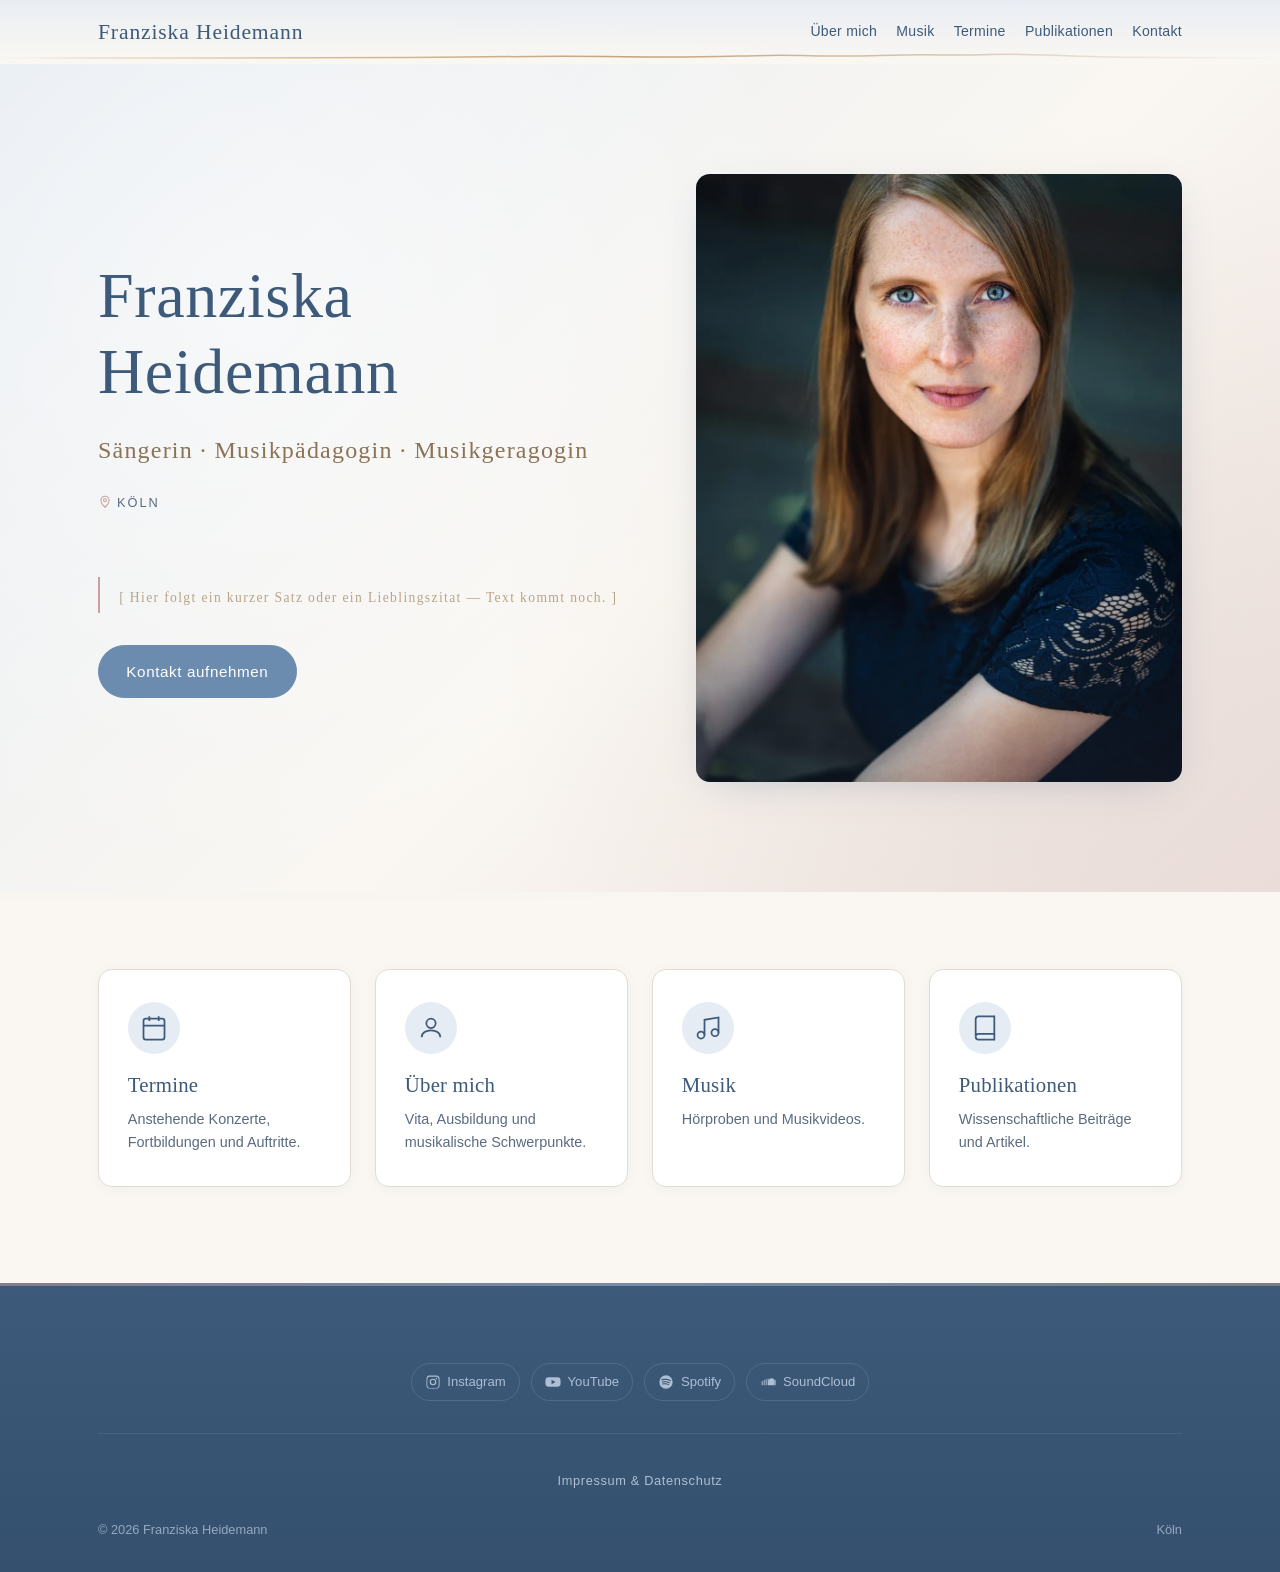
==== commit 4e208b78: "Remove Musik hören button from hero, move Termine card to first position in preview grid" ====
--- a/index.html
+++ b/index.html
@@ -74,7 +74,6 @@
 
         <div class="hero__cta">
           <a href="kontakt.html" class="btn">Kontakt aufnehmen</a>
-          <a href="musik.html" class="btn btn--ghost">Musik hören</a>
         </div>
       </div>
 
@@ -88,6 +87,13 @@
   <section class="section preview">
     <div class="wrap">
       <div class="preview__grid">
+        <a href="termine.html" class="preview__card reveal">
+          <div class="preview__icon">
+            <svg viewBox="0 0 24 24" width="28" height="28" fill="none" stroke="currentColor" stroke-width="1.5"><rect x="3" y="4" width="18" height="18" rx="2"/><path d="M3 10h18M8 2v4M16 2v4"/></svg>
+          </div>
+          <h3>Termine</h3>
+          <p>Anstehende Konzerte, Fortbildungen und Auftritte.</p>
+        </a>
         <a href="ueber-mich.html" class="preview__card reveal">
           <div class="preview__icon">
             <svg viewBox="0 0 24 24" width="28" height="28" fill="none" stroke="currentColor" stroke-width="1.5"><path d="M12 12c2.2 0 4-1.8 4-4s-1.8-4-4-4-4 1.8-4 4 1.8 4 4 4z"/><path d="M4 20c0-4 4-6 8-6s8 2 8 6"/></svg>
@@ -102,13 +108,7 @@
           <h3>Musik</h3>
           <p>Hörproben und Musikvideos.</p>
         </a>
-        <a href="termine.html" class="preview__card reveal">
-          <div class="preview__icon">
-            <svg viewBox="0 0 24 24" width="28" height="28" fill="none" stroke="currentColor" stroke-width="1.5"><rect x="3" y="4" width="18" height="18" rx="2"/><path d="M3 10h18M8 2v4M16 2v4"/></svg>
-          </div>
-          <h3>Termine</h3>
-          <p>Anstehende Konzerte, Fortbildungen und Auftritte.</p>
-        </a>
+        
         <a href="publikationen.html" class="preview__card reveal">
           <div class="preview__icon">
             <svg viewBox="0 0 24 24" width="28" height="28" fill="none" stroke="currentColor" stroke-width="1.5"><path d="M4 19.5A2.5 2.5 0 0 1 6.5 17H20V2H6.5A2.5 2.5 0 0 0 4 4.5v15z"/><path d="M4 19.5A2.5 2.5 0 0 0 6.5 22H20v-5"/></svg>
--- a/css/style.css
+++ b/css/style.css
@@ -720,6 +720,12 @@
 }
 .footer__socials svg { width: 16px; height: 16px; }
 
+@media (max-width: 600px) {
+  .footer__socials { gap: .5rem; flex-wrap: nowrap; justify-content: center; }
+  .footer__socials a { font-size: 0; padding: .6em; }
+  .footer__socials svg { width: 18px; height: 18px; }
+}
+
 .footer__bottom {
   display: flex; justify-content: space-between; flex-wrap: wrap; gap: 1rem;
   padding-top: 1.5rem; font-size: .8rem; color: var(--heather-blue-soft);
@@ -779,10 +785,6 @@
 
 /* ---------- Active Nav State ---------- */
 .menu a.is-active { color: var(--rose); }
-.menu a.is-active::after {
-  content: ""; display: block; width: 100%; height: 1px;
-  background: var(--rose); margin-top: .15rem;
-}
 
 /* ---------- Landing Page Preview Cards ---------- */
 .preview { padding-top: clamp(3rem, 6vw, 5rem); }
@@ -838,21 +840,6 @@
   padding: .5rem 0 .5rem 1.5rem;
   margin: 2.5rem 0;
   line-height: 1.4;
-}
-.about__tags {
-  display: flex; flex-wrap: wrap; gap: .6rem;
-  margin: 2rem 0 2.5rem;
-}
-.about__tag {
-  font-family: var(--font-sans);
-  font-size: .75rem;
-  letter-spacing: .1em;
-  text-transform: uppercase;
-  padding: .4em .9em;
-  border-radius: 999px;
-  background: var(--heather-blue-mist);
-  color: var(--heather-blue-deep);
-  font-weight: 500;
 }
 
 /* ---------- Termine: Calendar Link ---------- */
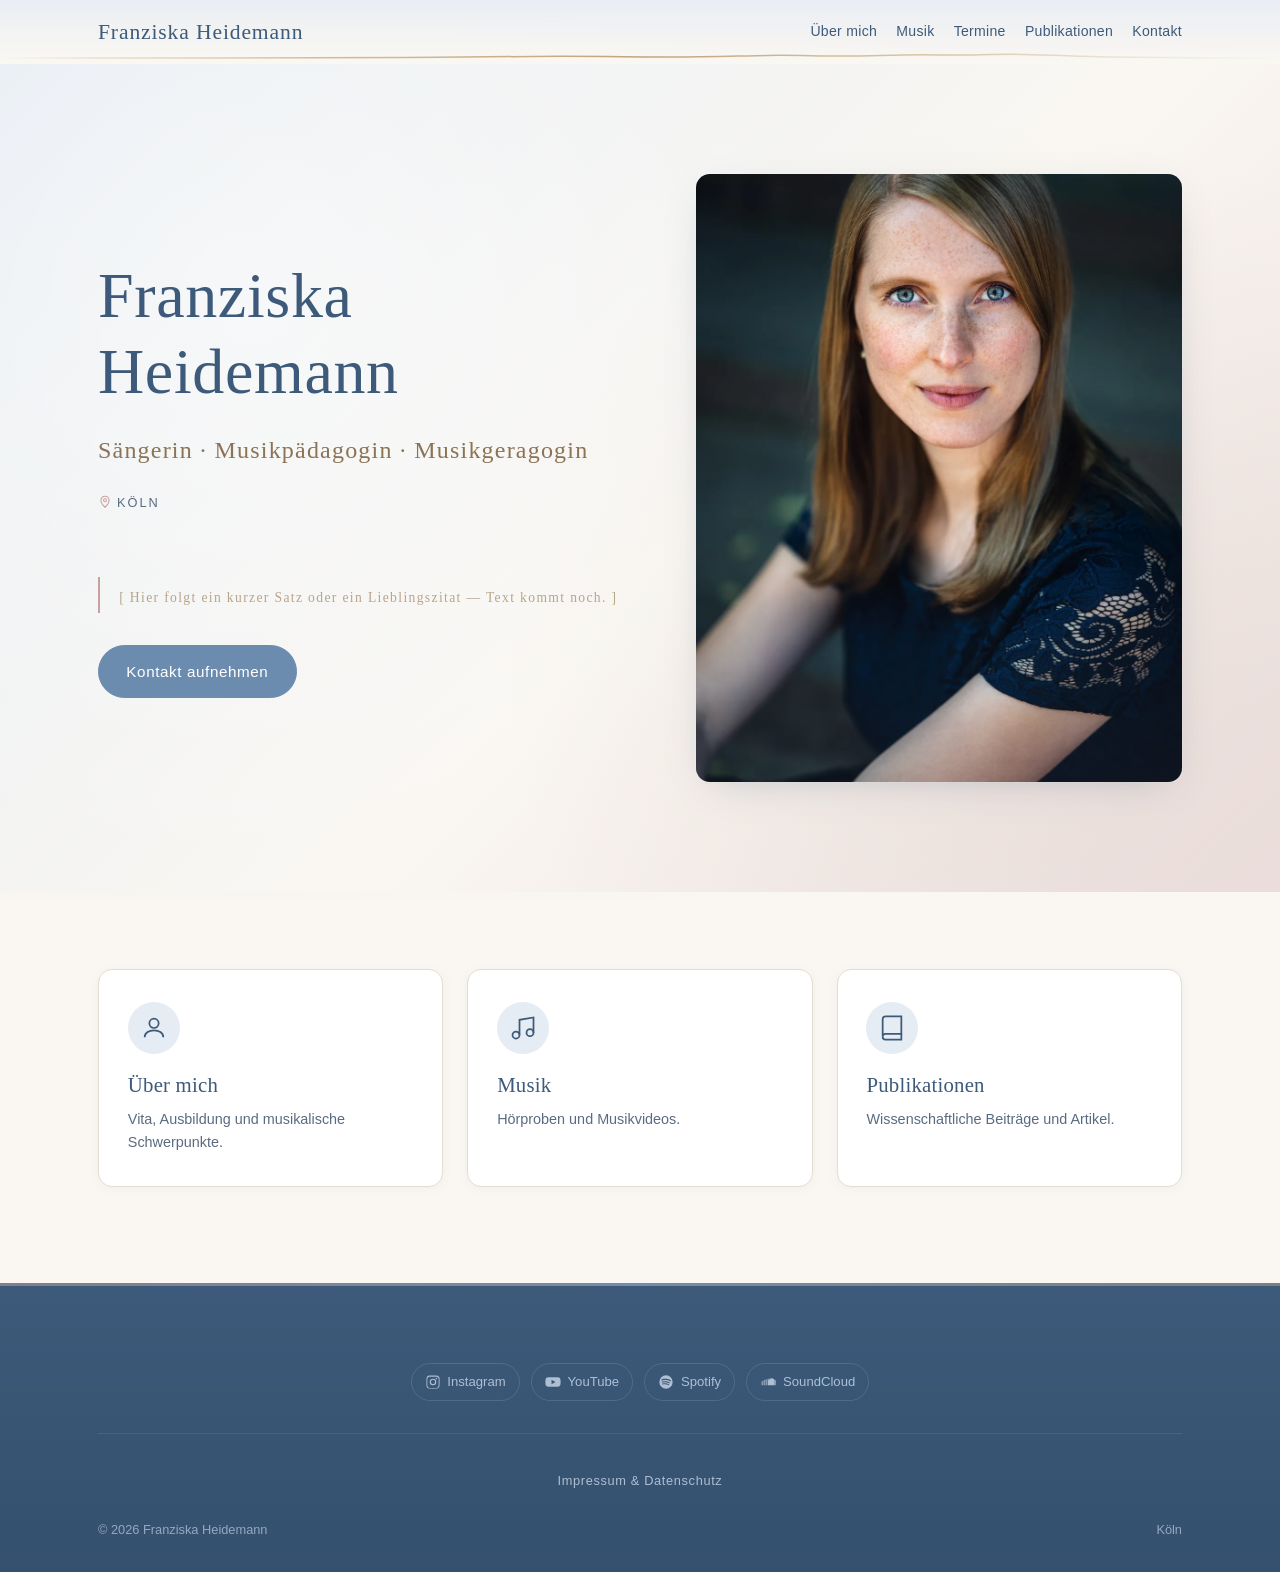
==== commit 4b143383: "Move Nächster Termin teaser above preview cards, remove Termine card from grid (already in navbar + " ====
--- a/index.html
+++ b/index.html
@@ -83,17 +83,23 @@
     </div>
   </section>
 
+  <!-- ===== Next Event Teaser ===== -->
+  <section class="next-event" id="next-event" hidden>
+    <div class="wrap">
+      <a href="termine.html" class="next-event__card reveal">
+        <div class="next-event__label">Nächster Termin</div>
+        <div class="next-event__date" id="next-event-date"></div>
+        <div class="next-event__title" id="next-event-title"></div>
+        <div class="next-event__location" id="next-event-location"></div>
+        <span class="next-event__arrow"><svg viewBox="0 0 24 24" width="20" height="20" fill="none" stroke="currentColor" stroke-width="2" stroke-linecap="round" stroke-linejoin="round"><path d="M5 12h14M13 6l6 6-6 6"/></svg></span>
+      </a>
+    </div>
+  </section>
+
   <!-- ===== Preview Section ===== -->
   <section class="section preview">
     <div class="wrap">
       <div class="preview__grid">
-        <a href="termine.html" class="preview__card reveal">
-          <div class="preview__icon">
-            <svg viewBox="0 0 24 24" width="28" height="28" fill="none" stroke="currentColor" stroke-width="1.5"><rect x="3" y="4" width="18" height="18" rx="2"/><path d="M3 10h18M8 2v4M16 2v4"/></svg>
-          </div>
-          <h3>Termine</h3>
-          <p>Anstehende Konzerte, Fortbildungen und Auftritte.</p>
-        </a>
         <a href="ueber-mich.html" class="preview__card reveal">
           <div class="preview__icon">
             <svg viewBox="0 0 24 24" width="28" height="28" fill="none" stroke="currentColor" stroke-width="1.5"><path d="M12 12c2.2 0 4-1.8 4-4s-1.8-4-4-4-4 1.8-4 4 1.8 4 4 4z"/><path d="M4 20c0-4 4-6 8-6s8 2 8 6"/></svg>
@@ -120,18 +126,7 @@
     </div>
   </section>
 
-  <!-- ===== Next Event Teaser ===== -->
-  <section class="next-event" id="next-event" hidden>
-    <div class="wrap">
-      <a href="termine.html" class="next-event__card reveal">
-        <div class="next-event__label">Nächster Termin</div>
-        <div class="next-event__date" id="next-event-date"></div>
-        <div class="next-event__title" id="next-event-title"></div>
-        <div class="next-event__location" id="next-event-location"></div>
-        <span class="next-event__arrow"><svg viewBox="0 0 24 24" width="20" height="20" fill="none" stroke="currentColor" stroke-width="2" stroke-linecap="round" stroke-linejoin="round"><path d="M5 12h14M13 6l6 6-6 6"/></svg></span>
-      </a>
-    </div>
-  </section>
+
 
   <!-- ===== Footer (mit Impressum + Datenschutz) ===== -->
   <footer class="site-footer">
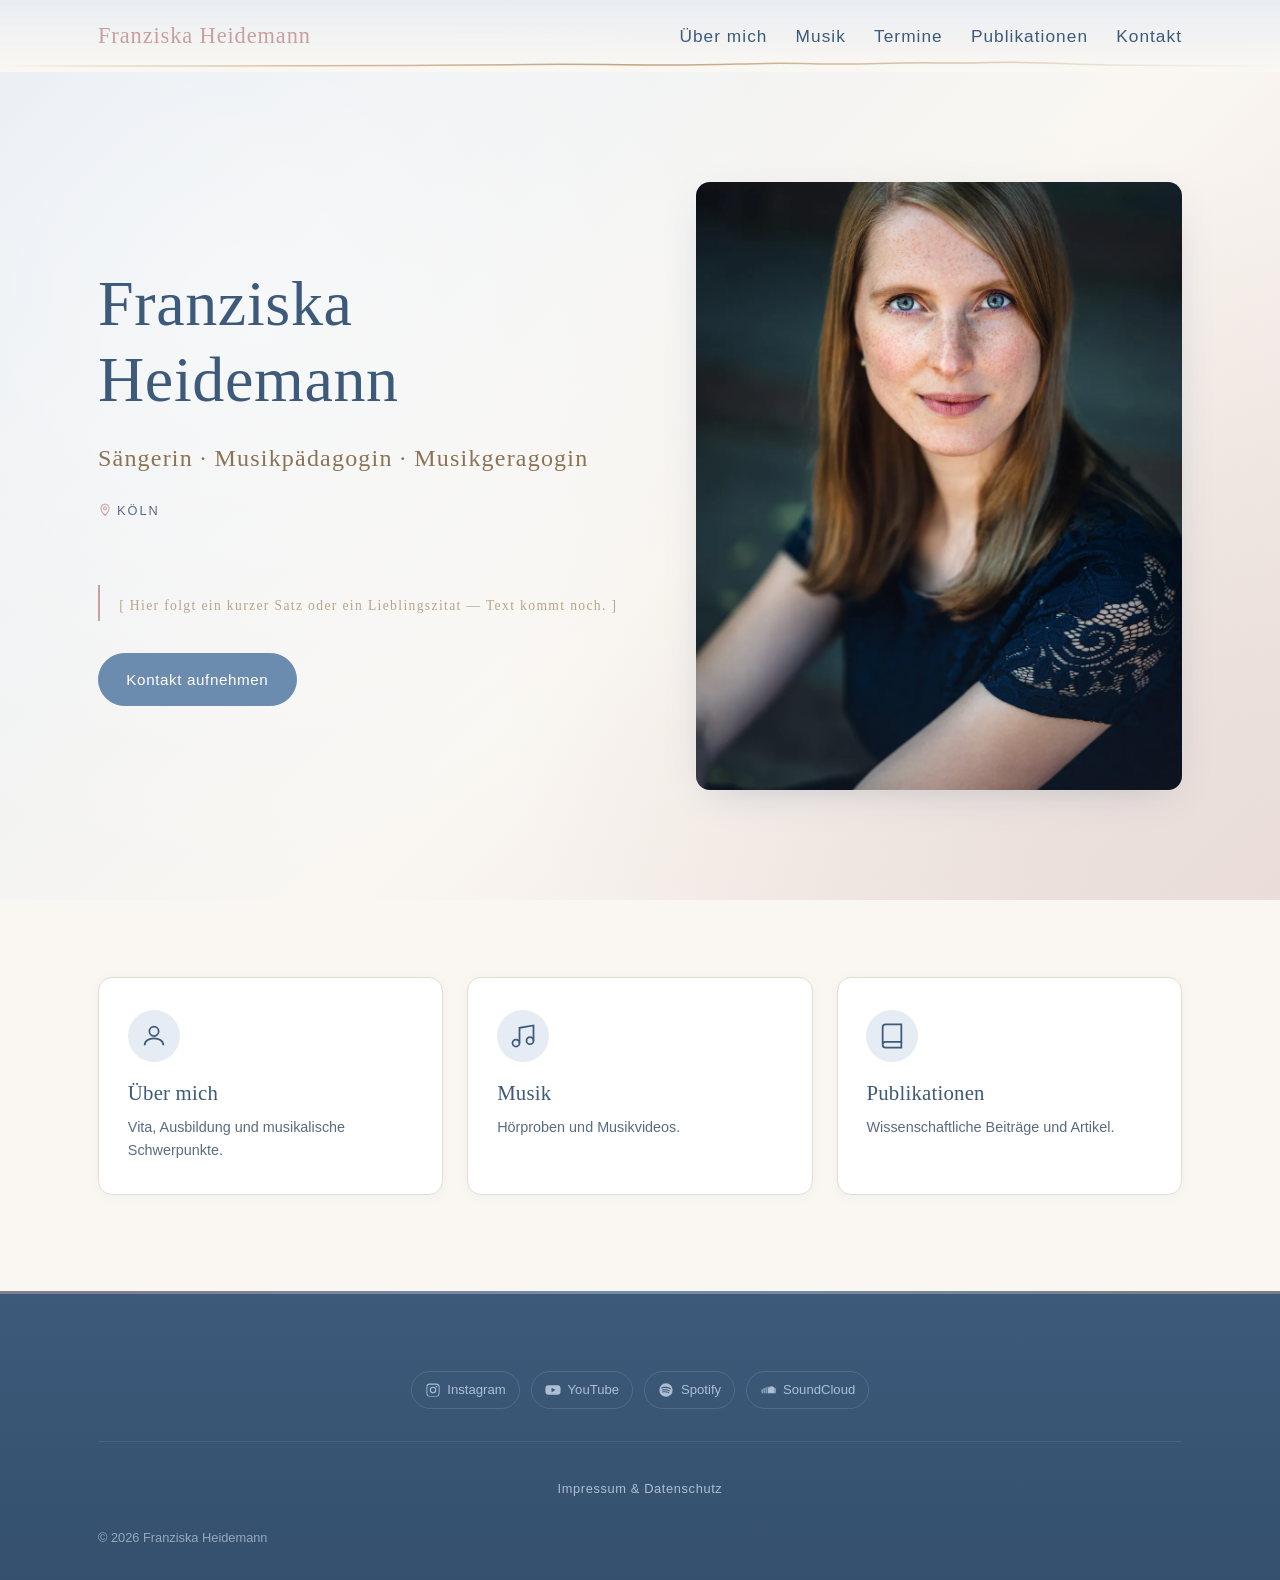
==== commit c5df70aa: "Mobile hero fix, navbar sizing, footer cleanup, bullet dots, nav fixes, brand active state" ====
--- a/index.html
+++ b/index.html
@@ -156,7 +156,6 @@
 
       <div class="footer__bottom">
         <span>© <span id="year"></span> Franziska Heidemann</span>
-        <span>Köln</span>
       </div>
     </div>
   </footer>
--- a/css/style.css
+++ b/css/style.css
@@ -126,13 +126,13 @@
 
 .nav {
   display: flex; align-items: center; justify-content: space-between;
-  height: auto; min-height: 64px;
-  padding-top: .5rem; padding-bottom: .5rem;
+  height: auto; min-height: 72px;
+  padding-top: .6rem; padding-bottom: .6rem;
   flex-wrap: wrap; gap: .5rem;
 }
 .brand {
   font-family: var(--font-serif);
-  font-size: clamp(1rem, 3vw, 1.35rem);
+  font-size: clamp(1.05rem, 3vw, 1.4rem);
   color: var(--heather-blue-deep);
   letter-spacing: .04em;
   display: flex; align-items: baseline; gap: .4em;
@@ -148,7 +148,7 @@
 
 .menu {
   display: flex;
-  gap: clamp(.6rem, 1.5vw, 1.5rem);
+  gap: clamp(.8rem, 2.2vw, 2.2rem);
   list-style: none; margin: 0; padding: 0;
   align-items: center;
   flex-wrap: wrap;
@@ -157,13 +157,28 @@
 .menu a {
   display: block; padding: 0;
   font-family: var(--font-sans);
-  font-size: clamp(.72rem, 1.6vw, .88rem);
+  font-size: clamp(.72rem, 2vw, 1.08rem);
+  font-weight: 400;
   color: var(--heather-blue-deep);
-  letter-spacing: .02em;
+  letter-spacing: .06em;
   white-space: nowrap;
-}
-.menu a:hover { color: var(--rose); padding-left: 0; }
+  position: relative;
+  transition: color .3s var(--ease);
+  line-height: 1.4;
+}
+.menu a:hover { color: var(--rose); }
+.menu a.is-active { color: var(--rose); font-weight: 500; }
 .menu .menu-impressum { font-size: clamp(.7rem, 1.5vw, .8rem); font-family: var(--font-sans); color: var(--ink-soft); }
+
+/* Brand active state (index page) */
+.brand.is-active { color: var(--rose); }
+
+@media (max-width: 600px) {
+  .nav { min-height: 56px; padding-top: .4rem; padding-bottom: .4rem; gap: .3rem; }
+  .brand { font-size: .9rem; }
+  .menu { gap: clamp(.4rem, 1.5vw, .7rem); }
+  .menu a { font-size: .68rem; letter-spacing: .03em; }
+}
 
 body.menu-open { overflow: auto; }
 
@@ -258,11 +273,11 @@
 .hero__cta { display: flex; gap: 1rem; flex-wrap: wrap; margin-top: 1.5rem; }
 
 @media (max-width: 820px) {
-  .hero { min-height: auto; padding-top: 2rem; }
-  .hero__inner { grid-template-columns: 1fr; text-align: center; padding-bottom: 2rem; }
-  .hero__portrait { max-width: 360px; margin: 0 auto; order: -1; }
+  .hero { min-height: auto; padding-top: 1.5rem; }
+  .hero__inner { grid-template-columns: 1fr; text-align: center; padding-bottom: 1.5rem; }
+  .hero__portrait { max-width: 220px; margin: 0 auto 1rem; order: -1; }
   .hero__quote { border-left: 0; border-top: 2px solid var(--rose); padding-left: 0; padding-top: 1rem; margin-left: auto; margin-right: auto; }
-  .hero__cta { justify-content: center; margin-bottom: 1.5rem; }
+  .hero__cta { justify-content: center; margin-bottom: 1rem; }
 }
 
 /* ---------- Seiten-Kopf ---------- */
@@ -304,6 +319,29 @@
 .about__portrait img { width: 100%; height: 100%; object-fit: cover; }
 .about__text p { font-size: 1.05rem; line-height: 1.75; }
 .about__text h3 { margin-top: 2rem; color: var(--brown); font-family: var(--font-sans); font-size: .8rem; letter-spacing: .25em; text-transform: uppercase; font-weight: 600; }
+.about__list {
+  list-style: none;
+  margin: 1rem 0 1.5rem;
+  padding: 0 0 0 1.2rem;
+}
+.about__list li {
+  font-family: var(--font-serif);
+  font-size: 1.05rem;
+  line-height: 1.8;
+  color: var(--ink);
+  position: relative;
+  padding-left: 1.2rem;
+  margin-bottom: .3rem;
+}
+.about__list li::before {
+  content: "·";
+  position: absolute;
+  left: 0;
+  color: var(--rose);
+  font-weight: 700;
+  font-size: 1.3em;
+  line-height: 1;
+}
 @media (max-width: 820px) {
   .about__grid { grid-template-columns: 1fr; }
   .about__portrait { position: static; max-width: 360px; margin: 0 auto 1rem; }
@@ -597,9 +635,10 @@
 .contact__intro p { font-size: 1.05rem; line-height: 1.7; }
 .contact__form-wrap { display: flex; justify-content: center; }
 .contact__privacy {
-  margin-top: 2rem;
-  font-size: .9rem;
-  line-height: 1.6;
+  margin-top: 1.5rem;
+  font-size: .72rem;
+  line-height: 1.5;
+  color: var(--ink-soft);
 }
 
 .form {
@@ -722,7 +761,7 @@
 
 @media (max-width: 600px) {
   .footer__socials { gap: .5rem; flex-wrap: nowrap; justify-content: center; }
-  .footer__socials a { font-size: 0; padding: .6em; }
+  .footer__socials a { font-size: 0; padding: .6em; border: none; }
   .footer__socials svg { width: 18px; height: 18px; }
 }
 
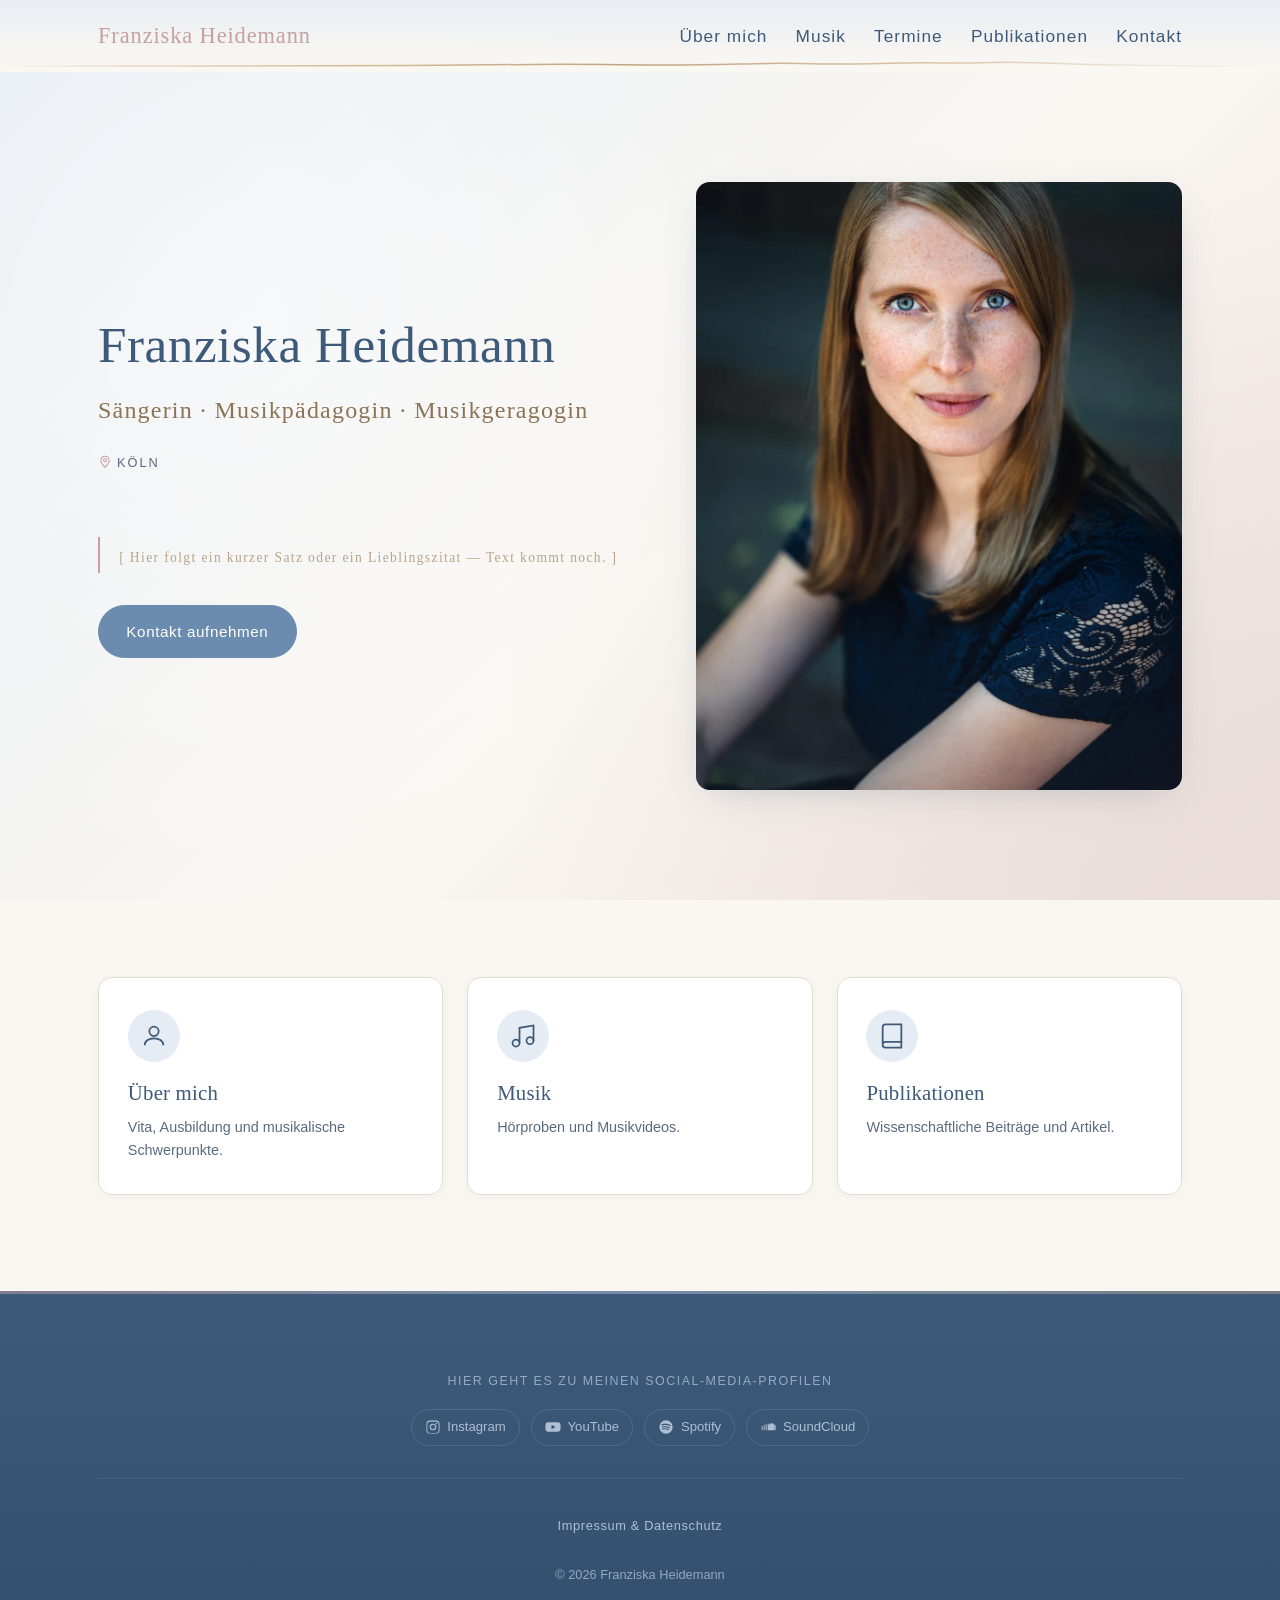
==== commit 28647085: "Fix Nov-Nov date, shrink about portrait on mobile, footer social CTA, kontakt intro rewrite + hint m" ====
--- a/index.html
+++ b/index.html
@@ -131,6 +131,7 @@
   <!-- ===== Footer (mit Impressum + Datenschutz) ===== -->
   <footer class="site-footer">
     <div class="wrap">
+      <p class="footer__socials-cta">Hier geht es zu meinen Social-Media-Profilen</p>
       <div class="footer__socials">
         <a href="https://www.instagram.com/franziska_heidemann/" target="_blank" rel="noopener">
           <svg viewBox="0 0 24 24" fill="currentColor"><path d="M12 2.2c3.2 0 3.6 0 4.9.1 1.2.1 1.8.3 2.2.4.6.2 1 .5 1.4.9.4.4.7.8.9 1.4.2.4.3 1 .4 2.2.1 1.3.1 1.7.1 4.9s0 3.6-.1 4.9c-.1 1.2-.3 1.8-.4 2.2-.2.6-.5 1-.9 1.4-.4.4-.8.7-1.4.9-.4.2-1 .3-2.2.4-1.3.1-1.7.1-4.9.1s-3.6 0-4.9-.1c-1.2-.1-1.8-.3-2.2-.4-.6-.2-1-.5-1.4-.9-.4-.4-.7-.8-.9-1.4-.2-.4-.3-1-.4-2.2C2.2 15.6 2.2 15.2 2.2 12s0-3.6.1-4.9c.1-1.2.3-1.8.4-2.2.2-.6.5-1 .9-1.4.4-.4.8-.7 1.4-.9.4-.2 1-.3 2.2-.4C8.4 2.2 8.8 2.2 12 2.2zm0 1.8c-3.1 0-3.5 0-4.7.1-.9 0-1.4.2-1.7.3-.4.2-.7.4-1 .7-.3.3-.5.6-.7 1-.1.3-.3.8-.3 1.7-.1 1.2-.1 1.6-.1 4.7s0 3.5.1 4.7c0 .9.2 1.4.3 1.7.2.4.4.7.7 1 .3.3.6.5 1 .7.3.1.8.3 1.7.3 1.2.1 1.6.1 4.7.1s3.5 0 4.7-.1c.9 0 1.4-.2 1.7-.3.4-.2.7-.4 1-.7.3-.3.5-.6.7-1 .1-.3.3-.8.3-1.7.1-1.2.1-1.6.1-4.7s0-3.5-.1-4.7c0-.9-.2-1.4-.3-1.7-.2-.4-.4-.7-.7-1-.3-.3-.6-.5-1-.7-.3-.1-.8-.3-1.7-.3-1.2-.1-1.6-.1-4.7-.1zm0 3.1a4.9 4.9 0 1 1 0 9.8 4.9 4.9 0 0 1 0-9.8zm0 8.1a3.2 3.2 0 1 0 0-6.4 3.2 3.2 0 0 0 0 6.4zm6.3-8.3a1.1 1.1 0 1 1-2.3 0 1.1 1.1 0 0 1 2.3 0z"/></svg>
--- a/css/style.css
+++ b/css/style.css
@@ -224,7 +224,7 @@
   display: grid; grid-template-columns: 1.1fr 1fr; gap: clamp(2rem, 5vw, 4rem);
   align-items: center; width: 100%;
 }
-.hero__text h1 { margin-bottom: .3em; }
+.hero__text h1 { margin-bottom: .3em; font-size: clamp(1.5rem, 5vw, 3.2rem); white-space: nowrap; }
 .hero__subtitle {
   font-family: var(--font-serif);
   font-size: clamp(1.1rem, 2.2vw, 1.5rem);
@@ -344,7 +344,7 @@
 }
 @media (max-width: 820px) {
   .about__grid { grid-template-columns: 1fr; }
-  .about__portrait { position: static; max-width: 360px; margin: 0 auto 1rem; }
+  .about__portrait { position: static; max-width: 220px; margin: 0 auto 1rem; }
 }
 
 /* ---------- Musik ---------- */
@@ -667,6 +667,13 @@
 .field textarea { min-height: 140px; resize: vertical; }
 .form { position: relative; }
 .form__hint { font-size: .75rem; color: var(--ink-soft); margin: 0; }
+.form__hint-top {
+  font-size: .72rem;
+  color: var(--ink-soft);
+  text-align: right;
+  margin-bottom: 1.2rem;
+  letter-spacing: .02em;
+}
 .form__actions {
   display: flex;
   justify-content: flex-end;
@@ -742,6 +749,16 @@
   display: flex; gap: .7rem; flex-wrap: wrap;
   justify-content: center;
   margin-bottom: 1.8rem;
+}
+.footer__socials-cta {
+  font-family: var(--font-sans);
+  font-size: .78rem;
+  letter-spacing: .12em;
+  text-transform: uppercase;
+  color: var(--heather-blue-soft);
+  text-align: center;
+  margin-bottom: 1rem;
+  opacity: .8;
 }
 .footer__socials a {
   display: inline-flex; align-items: center; gap: .5em;
@@ -766,7 +783,7 @@
 }
 
 .footer__bottom {
-  display: flex; justify-content: space-between; flex-wrap: wrap; gap: 1rem;
+  display: flex; justify-content: center; flex-wrap: wrap; gap: 1rem;
   padding-top: 1.5rem; font-size: .8rem; color: var(--heather-blue-soft);
   opacity: .8;
 }
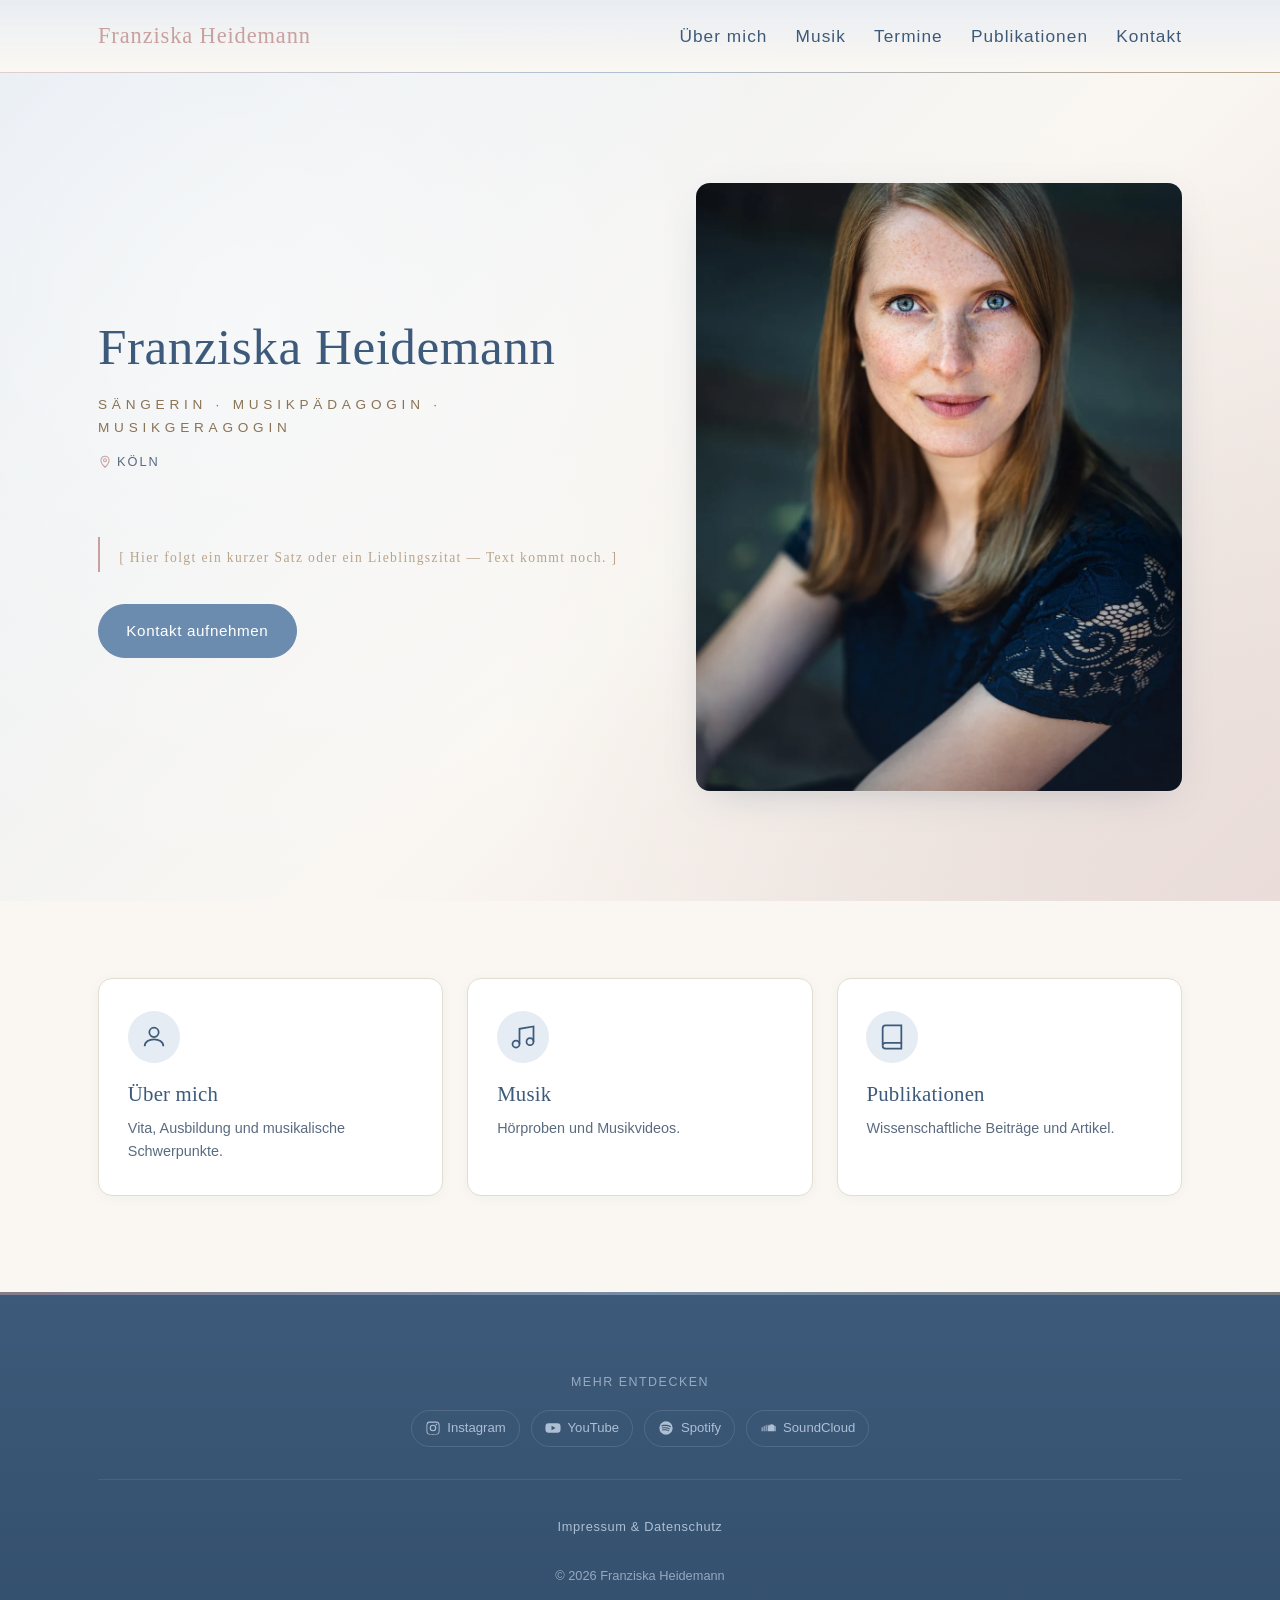
==== commit b7a06bb4: "Elegant caps subtitle, shrink about portrait to 140px mobile, footer CTA 'Mehr entdecken', straight " ====
--- a/index.html
+++ b/index.html
@@ -34,26 +34,6 @@
         <li><a href="kontakt.html">Kontakt</a></li>
       </ul>
     </div>
-<svg class="site-header__wave" viewBox="0 0 1200 14" preserveAspectRatio="none" aria-hidden="true">
-      <defs>
-        <linearGradient id="wave-grad" x1="0" y1="0" x2="1200" y2="0" gradientUnits="userSpaceOnUse">
-          <stop offset="0" stop-color="#d4b896" stop-opacity="0"/>
-          <stop offset="0.08" stop-color="#d4b896" stop-opacity="0.4"/>
-          <stop offset="0.25" stop-color="#c9a87c" stop-opacity="0.75"/>
-          <stop offset="0.5" stop-color="#b8956a" stop-opacity="0.85"/>
-          <stop offset="0.75" stop-color="#c9a87c" stop-opacity="0.6"/>
-          <stop offset="0.92" stop-color="#d4c4a8" stop-opacity="0.25"/>
-          <stop offset="1" stop-color="#d4c4a8" stop-opacity="0"/>
-        </linearGradient>
-      </defs>
-      <path stroke="url(#wave-grad)" stroke-width="1.5"
-        d="M0,7 C80,7 140,7 200,7 C260,7 320,6.8 380,6.5 C420,6.2 460,6 500,5.5 C540,5 580,5.8 620,6 C660,6.2 690,5 720,4.5 C750,4 770,5.5 800,5 C830,4.5 850,3.5 880,4 C910,4.5 930,3 960,3.5 C990,4 1010,5.5 1040,6 C1070,6.5 1100,6.8 1140,7 C1170,7 1190,7 1200,7">
-        <animate attributeName="d" dur="8s" repeatCount="indefinite"
-          values="M0,7 C80,7 140,7 200,7 C260,7 320,6.8 380,6.5 C420,6.2 460,6 500,5.5 C540,5 580,5.8 620,6 C660,6.2 690,5 720,4.5 C750,4 770,5.5 800,5 C830,4.5 850,3.5 880,4 C910,4.5 930,3 960,3.5 C990,4 1010,5.5 1040,6 C1070,6.5 1100,6.8 1140,7 C1170,7 1190,7 1200,7;M0,7 C80,7 140,7 200,7 C260,7 320,6.6 380,6.3 C420,6 460,5.8 500,5.3 C540,4.8 580,5.5 620,5.8 C660,6 690,4.8 720,4.3 C750,3.8 770,5.3 800,4.8 C830,4.3 850,3.3 880,3.8 C910,4.3 930,2.8 960,3.3 C990,3.8 1010,5.3 1040,5.8 C1070,6.3 1100,6.6 1140,7 C1170,7 1190,7 1200,7;M0,7 C80,7 140,7 200,7 C260,7 320,6.8 380,6.5 C420,6.2 460,6 500,5.5 C540,5 580,5.8 620,6 C660,6.2 690,5 720,4.5 C750,4 770,5.5 800,5 C830,4.5 850,3.5 880,4 C910,4.5 930,3 960,3.5 C990,4 1010,5.5 1040,6 C1070,6.5 1100,6.8 1140,7 C1170,7 1190,7 1200,7"
-          calcMode="spline" keyTimes="0;0.5;1"
-          keySplines="0.45 0 0.55 1;0.45 0 0.55 1"/>
-      </path>
-    </svg>
   </header>
 
   <!-- ===== Hero / Landing ===== -->
@@ -131,7 +111,7 @@
   <!-- ===== Footer (mit Impressum + Datenschutz) ===== -->
   <footer class="site-footer">
     <div class="wrap">
-      <p class="footer__socials-cta">Hier geht es zu meinen Social-Media-Profilen</p>
+      <p class="footer__socials-cta">Mehr entdecken</p>
       <div class="footer__socials">
         <a href="https://www.instagram.com/franziska_heidemann/" target="_blank" rel="noopener">
           <svg viewBox="0 0 24 24" fill="currentColor"><path d="M12 2.2c3.2 0 3.6 0 4.9.1 1.2.1 1.8.3 2.2.4.6.2 1 .5 1.4.9.4.4.7.8.9 1.4.2.4.3 1 .4 2.2.1 1.3.1 1.7.1 4.9s0 3.6-.1 4.9c-.1 1.2-.3 1.8-.4 2.2-.2.6-.5 1-.9 1.4-.4.4-.8.7-1.4.9-.4.2-1 .3-2.2.4-1.3.1-1.7.1-4.9.1s-3.6 0-4.9-.1c-1.2-.1-1.8-.3-2.2-.4-.6-.2-1-.5-1.4-.9-.4-.4-.7-.8-.9-1.4-.2-.4-.3-1-.4-2.2C2.2 15.6 2.2 15.2 2.2 12s0-3.6.1-4.9c.1-1.2.3-1.8.4-2.2.2-.6.5-1 .9-1.4.4-.4.8-.7 1.4-.9.4-.2 1-.3 2.2-.4C8.4 2.2 8.8 2.2 12 2.2zm0 1.8c-3.1 0-3.5 0-4.7.1-.9 0-1.4.2-1.7.3-.4.2-.7.4-1 .7-.3.3-.5.6-.7 1-.1.3-.3.8-.3 1.7-.1 1.2-.1 1.6-.1 4.7s0 3.5.1 4.7c0 .9.2 1.4.3 1.7.2.4.4.7.7 1 .3.3.6.5 1 .7.3.1.8.3 1.7.3 1.2.1 1.6.1 4.7.1s3.5 0 4.7-.1c.9 0 1.4-.2 1.7-.3.4-.2.7-.4 1-.7.3-.3.5-.6.7-1 .1-.3.3-.8.3-1.7.1-1.2.1-1.6.1-4.7s0-3.5-.1-4.7c0-.9-.2-1.4-.3-1.7-.2-.4-.4-.7-.7-1-.3-.3-.6-.5-1-.7-.3-.1-.8-.3-1.7-.3-1.2-.1-1.6-.1-4.7-.1zm0 3.1a4.9 4.9 0 1 1 0 9.8 4.9 4.9 0 0 1 0-9.8zm0 8.1a3.2 3.2 0 1 0 0-6.4 3.2 3.2 0 0 0 0 6.4zm6.3-8.3a1.1 1.1 0 1 1-2.3 0 1.1 1.1 0 0 1 2.3 0z"/></svg>
--- a/css/style.css
+++ b/css/style.css
@@ -103,7 +103,8 @@
   background: linear-gradient(180deg, rgba(230,236,243,0.88) 0%, rgba(250,247,242,0.92) 100%);
   backdrop-filter: blur(10px);
   -webkit-backdrop-filter: blur(10px);
-  border-bottom: none;
+  border-bottom: 1px solid;
+  border-image: linear-gradient(90deg, var(--rose-soft) 0%, var(--heather-blue-soft) 50%, var(--brown-soft) 100%) 1;
   transition: background .3s var(--ease);
 }
 .site-header__wave {
@@ -226,10 +227,12 @@
 }
 .hero__text h1 { margin-bottom: .3em; font-size: clamp(1.5rem, 5vw, 3.2rem); white-space: nowrap; }
 .hero__subtitle {
-  font-family: var(--font-serif);
-  font-size: clamp(1.1rem, 2.2vw, 1.5rem);
+  font-family: var(--font-sans);
+  font-size: clamp(.7rem, 1.8vw, .85rem);
+  font-weight: 300;
   color: var(--brown);
-  letter-spacing: .05em;
+  letter-spacing: .35em;
+  text-transform: uppercase;
   margin: 0 0 .8em;
 }
 .hero__location {
@@ -344,7 +347,8 @@
 }
 @media (max-width: 820px) {
   .about__grid { grid-template-columns: 1fr; }
-  .about__portrait { position: static; max-width: 220px; margin: 0 auto 1rem; }
+  .about__portrait { position: static; max-width: 140px; margin: 0 auto .8rem; }
+  .about__portrait::before { inset: -4px; }
 }
 
 /* ---------- Musik ---------- */
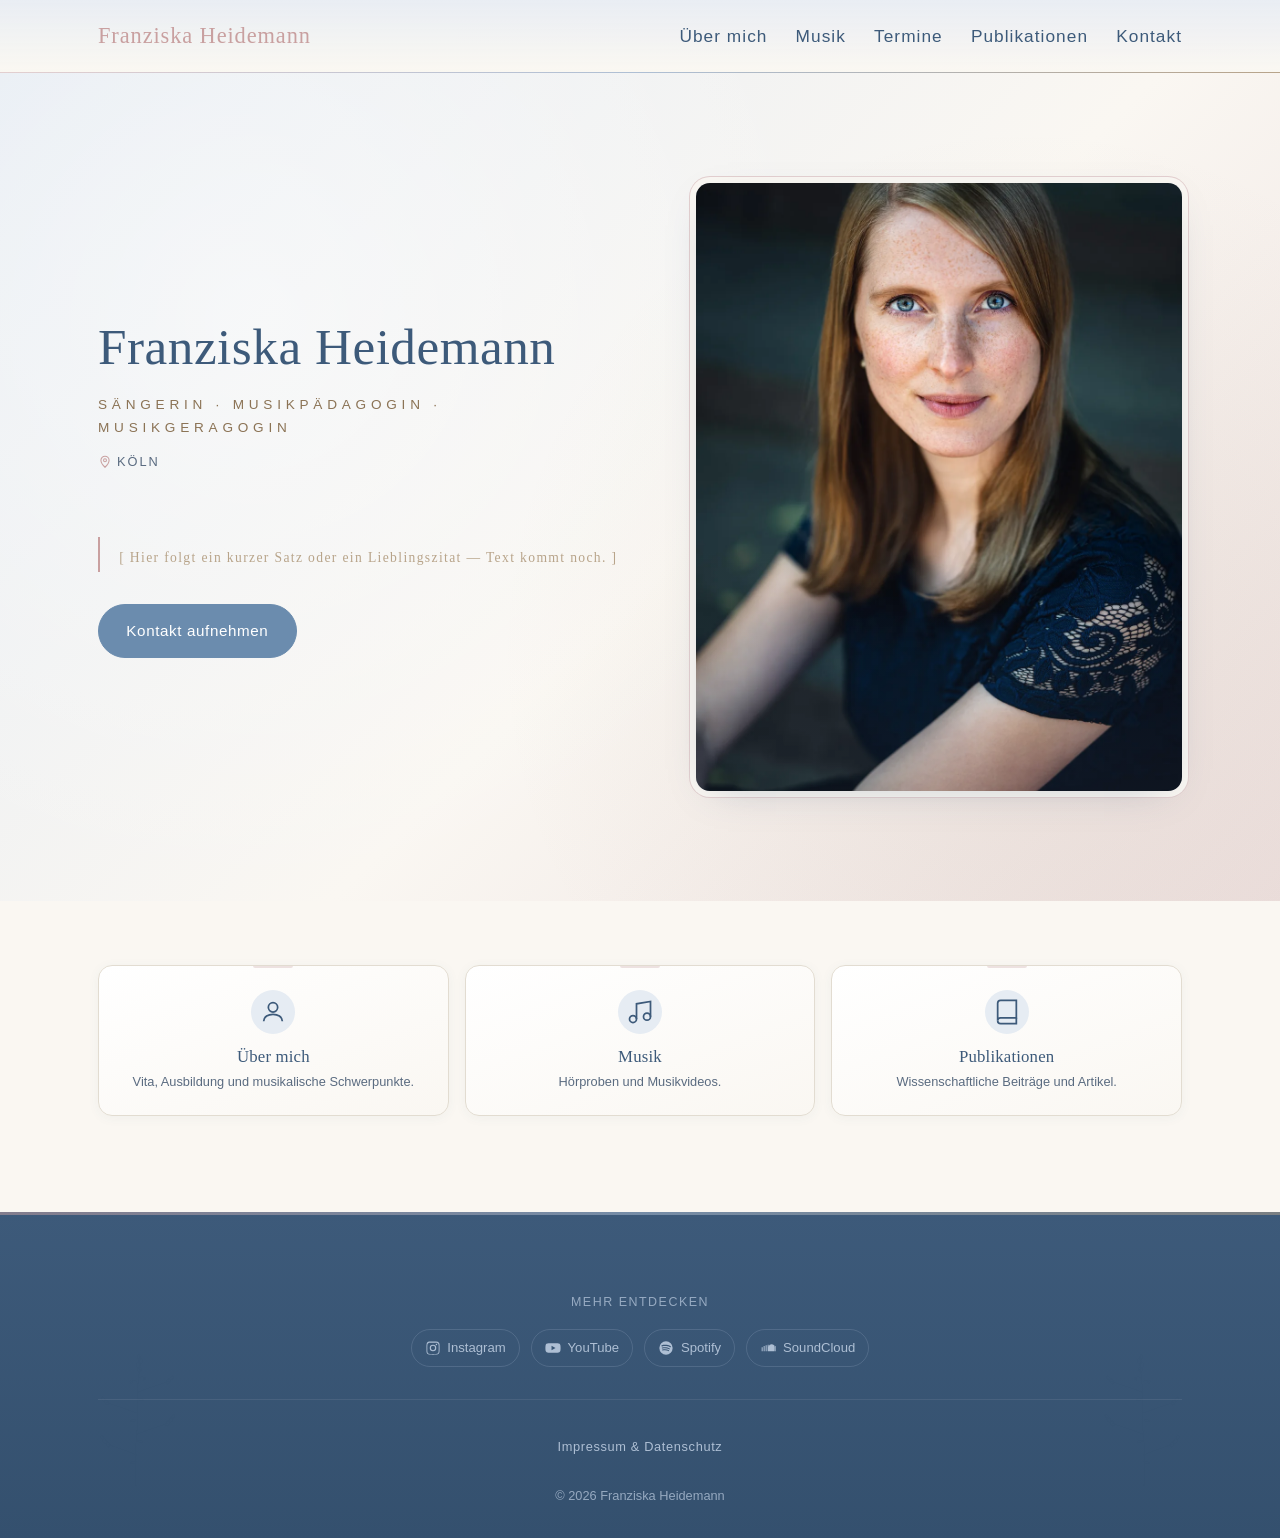
==== commit 3e7ed1fd: "Navbar mobile centered layout, compact preview cards with accent line, portrait frames with cream+ro" ====
--- a/index.html
+++ b/index.html
@@ -135,6 +135,8 @@
         <a href="rechtliches.html" class="footer__imprint-link">Impressum &amp; Datenschutz</a>
       </div>
 
+        <img class="footer__heather footer__heather--left" src="assets/img/heather-lineart.svg" alt="" aria-hidden="true">
+        <img class="footer__heather footer__heather--right" src="assets/img/heather-lineart.svg" alt="" aria-hidden="true">
       <div class="footer__bottom">
         <span>© <span id="year"></span> Franziska Heidemann</span>
       </div>
--- a/css/style.css
+++ b/css/style.css
@@ -129,7 +129,7 @@
   display: flex; align-items: center; justify-content: space-between;
   height: auto; min-height: 72px;
   padding-top: .6rem; padding-bottom: .6rem;
-  flex-wrap: wrap; gap: .5rem;
+  flex-wrap: nowrap; gap: .5rem;
 }
 .brand {
   font-family: var(--font-serif);
@@ -138,6 +138,7 @@
   letter-spacing: .04em;
   display: flex; align-items: baseline; gap: .4em;
   white-space: nowrap;
+  flex-shrink: 0;
 }
 .brand small {
   font-family: var(--font-sans);
@@ -152,7 +153,8 @@
   gap: clamp(.8rem, 2.2vw, 2.2rem);
   list-style: none; margin: 0; padding: 0;
   align-items: center;
-  flex-wrap: wrap;
+  flex-wrap: nowrap;
+  flex-shrink: 0;
 }
 .menu li { border: 0; }
 .menu a {
@@ -175,10 +177,16 @@
 .brand.is-active { color: var(--rose); }
 
 @media (max-width: 600px) {
-  .nav { min-height: 56px; padding-top: .4rem; padding-bottom: .4rem; gap: .3rem; }
-  .brand { font-size: .9rem; }
-  .menu { gap: clamp(.4rem, 1.5vw, .7rem); }
-  .menu a { font-size: .68rem; letter-spacing: .03em; }
+  .nav {
+    flex-direction: column;
+    align-items: center;
+    min-height: auto;
+    padding-top: .5rem; padding-bottom: .4rem;
+    gap: .15rem;
+  }
+  .brand { font-size: .82rem; letter-spacing: .03em; }
+  .menu { gap: .6rem; justify-content: center; }
+  .menu a { font-size: .62rem; letter-spacing: .04em; }
 }
 
 body.menu-open { overflow: auto; }
@@ -262,7 +270,7 @@
   aspect-ratio: 4/5;
   border-radius: var(--radius);
   overflow: hidden;
-  box-shadow: var(--shadow), 0 0 0 1px rgba(255,255,255,.15);
+  box-shadow: var(--shadow), 0 0 0 6px var(--cream), 0 0 0 7px var(--rose-soft);
   background: var(--heather-blue-mist);
 }
 .hero__portrait::after {
@@ -291,6 +299,11 @@
 }
 .page-head h1 { font-size: clamp(2rem, 5vw, 3rem); margin-bottom: .2em; }
 .page-head .eyebrow { margin-bottom: .5rem; }
+@media (max-width: 820px) {
+  .page-head { padding: 1rem 0 .5rem; }
+  .page-head h1 { font-size: 1.6rem; }
+  .section--tight { padding: .5rem 0; }
+}
 
 /* ---------- Über mich ---------- */
 .about__grid {
@@ -302,22 +315,24 @@
   aspect-ratio: 4/5;
   border-radius: var(--radius);
   overflow: hidden;
-  box-shadow: var(--shadow);
+  box-shadow: var(--shadow), 0 0 0 6px var(--cream), 0 0 0 7px var(--rose-soft);
   background: var(--heather-blue-mist);
 }
 .about__portrait::before {
   content: "";
   position: absolute; inset: -8px;
-  border: 1px solid var(--rose-soft);
+  border: 1px solid var(--heather-blue-soft);
   border-radius: calc(var(--radius) + 8px);
   pointer-events: none;
   z-index: -1;
+  opacity: .3;
 }
 .about__portrait::after {
   content: "";
   position: absolute; inset: 0;
-  background: linear-gradient(180deg, transparent 70%, rgba(61,90,122,.12) 100%);
+  background: linear-gradient(180deg, transparent 70%, rgba(61,90,122,.15) 100%);
   pointer-events: none;
+  border-radius: var(--radius);
 }
 .about__portrait img { width: 100%; height: 100%; object-fit: cover; }
 .about__text p { font-size: 1.05rem; line-height: 1.75; }
@@ -346,9 +361,33 @@
   line-height: 1;
 }
 @media (max-width: 820px) {
-  .about__grid { grid-template-columns: 1fr; }
-  .about__portrait { position: static; max-width: 140px; margin: 0 auto .8rem; }
-  .about__portrait::before { inset: -4px; }
+  .about__grid { display: block; }
+  .about__portrait {
+    position: static;
+    float: right;
+    width: 150px;
+    max-width: 150px;
+    margin: .3rem 0 1rem 1.2rem;
+    border-radius: var(--radius);
+    box-shadow: var(--shadow), 0 0 0 1px rgba(255,255,255,.2);
+  }
+  .about__portrait::before {
+    content: "";
+    position: absolute;
+    inset: -6px;
+    border: 1px solid var(--rose-soft);
+    border-radius: calc(var(--radius) + 6px);
+    pointer-events: none;
+    z-index: -1;
+  }
+  .about__portrait::after {
+    content: "";
+    position: absolute;
+    inset: 0;
+    border-radius: var(--radius);
+    box-shadow: inset 0 0 0 1px rgba(255,255,255,.15);
+    pointer-events: none;
+  }
 }
 
 /* ---------- Musik ---------- */
@@ -675,7 +714,8 @@
   font-size: .72rem;
   color: var(--ink-soft);
   text-align: right;
-  margin-bottom: 1.2rem;
+  margin-top: -0.3rem;
+  margin-bottom: 1.5rem;
   letter-spacing: .02em;
 }
 .form__actions {
@@ -712,7 +752,27 @@
   padding: clamp(3rem, 7vw, 5rem) 0 2rem;
   margin-top: 0;
   position: relative;
-}
+  overflow: hidden;
+}
+.footer__heather {
+  position: absolute;
+  width: 140px;
+  height: 140px;
+  color: var(--cream);
+  opacity: .08;
+  pointer-events: none;
+  z-index: 0;
+}
+.footer__heather--left {
+  bottom: 1rem;
+  left: 1rem;
+}
+.footer__heather--right {
+  bottom: 1rem;
+  right: 1rem;
+  transform: scaleX(-1);
+}
+.site-footer .wrap { position: relative; z-index: 1; }
 .site-footer::before {
   content: "";
   position: absolute; top: 0; left: 0; right: 0; height: 3px;
@@ -832,6 +892,10 @@
   html { scroll-behavior: auto; }
 }
 
+@media (max-width: 820px) {
+  .reveal { opacity: 1; transform: none; }
+}
+
 /* ---------- Page Transition (fade-in on load) ---------- */
 body { animation: pageFade .5s var(--ease) both; }
 @keyframes pageFade { from { opacity: 0; } to { opacity: 1; } }
@@ -847,47 +911,72 @@
 .menu a.is-active { color: var(--rose); }
 
 /* ---------- Landing Page Preview Cards ---------- */
-.preview { padding-top: clamp(3rem, 6vw, 5rem); }
+.preview { padding-top: clamp(2.5rem, 5vw, 4rem); }
 .preview__grid {
   display: grid;
-  grid-template-columns: repeat(auto-fit, minmax(220px, 1fr));
-  gap: 1.5rem;
+  grid-template-columns: repeat(3, 1fr);
+  gap: 1rem;
 }
 .preview__card {
-  display: block;
-  padding: 2rem 1.8rem;
+  display: flex;
+  flex-direction: column;
+  align-items: center;
+  text-align: center;
+  padding: 1.5rem 1rem;
   border-radius: var(--radius);
-  background: var(--white);
+  background: linear-gradient(160deg, var(--white) 0%, var(--cream) 100%);
   border: 1px solid var(--line);
   box-shadow: 0 2px 12px rgba(61,90,122,.05);
   transition: transform .3s var(--ease), box-shadow .3s var(--ease), border-color .3s var(--ease);
   text-decoration: none;
+  position: relative;
+  overflow: hidden;
+}
+.preview__card::before {
+  content: "";
+  position: absolute;
+  top: 0; left: 50%; transform: translateX(-50%);
+  width: 40px; height: 2px;
+  background: var(--rose-soft);
+  border-radius: 0 0 2px 2px;
+  opacity: .6;
+  transition: width .3s var(--ease), opacity .3s var(--ease);
 }
 .preview__card:hover {
   transform: translateY(-4px);
   box-shadow: 0 12px 32px rgba(61,90,122,.12);
   border-color: var(--heather-blue-mist);
 }
+.preview__card:hover::before { width: 80px; opacity: 1; }
 .preview__card:hover .preview__icon { background: var(--rose-soft); color: var(--rose); }
 .preview__card:hover h3 { color: var(--rose); }
 .preview__icon {
-  width: 52px; height: 52px; border-radius: 50%;
+  width: 44px; height: 44px; border-radius: 50%;
   background: var(--heather-blue-mist);
   color: var(--heather-blue-deep);
   display: flex; align-items: center; justify-content: center;
-  margin-bottom: 1.2rem;
+  margin-bottom: .8rem;
   transition: background .3s var(--ease), color .3s var(--ease);
 }
 .preview__card h3 {
-  font-size: 1.3rem;
-  margin-bottom: .5em;
+  font-size: 1.05rem;
+  margin-bottom: .3em;
   transition: color .3s var(--ease);
 }
 .preview__card p {
-  font-size: .9rem;
+  font-size: .8rem;
   color: var(--ink-soft);
-  line-height: 1.6;
+  line-height: 1.5;
   margin: 0;
+}
+@media (max-width: 820px) {
+  .preview__grid { gap: .5rem; }
+  .preview__card { padding: 1rem .4rem; }
+  .preview__icon { width: 30px; height: 30px; margin-bottom: .5rem; }
+  .preview__icon svg { width: 16px; height: 16px; }
+  .preview__card h3 { font-size: .78rem; margin-bottom: 0; }
+  .preview__card p { display: none; }
+  .preview__card::before { width: 24px; }
 }
 
 /* ---------- Über mich: Pull Quotes + Expertise Tags ---------- */
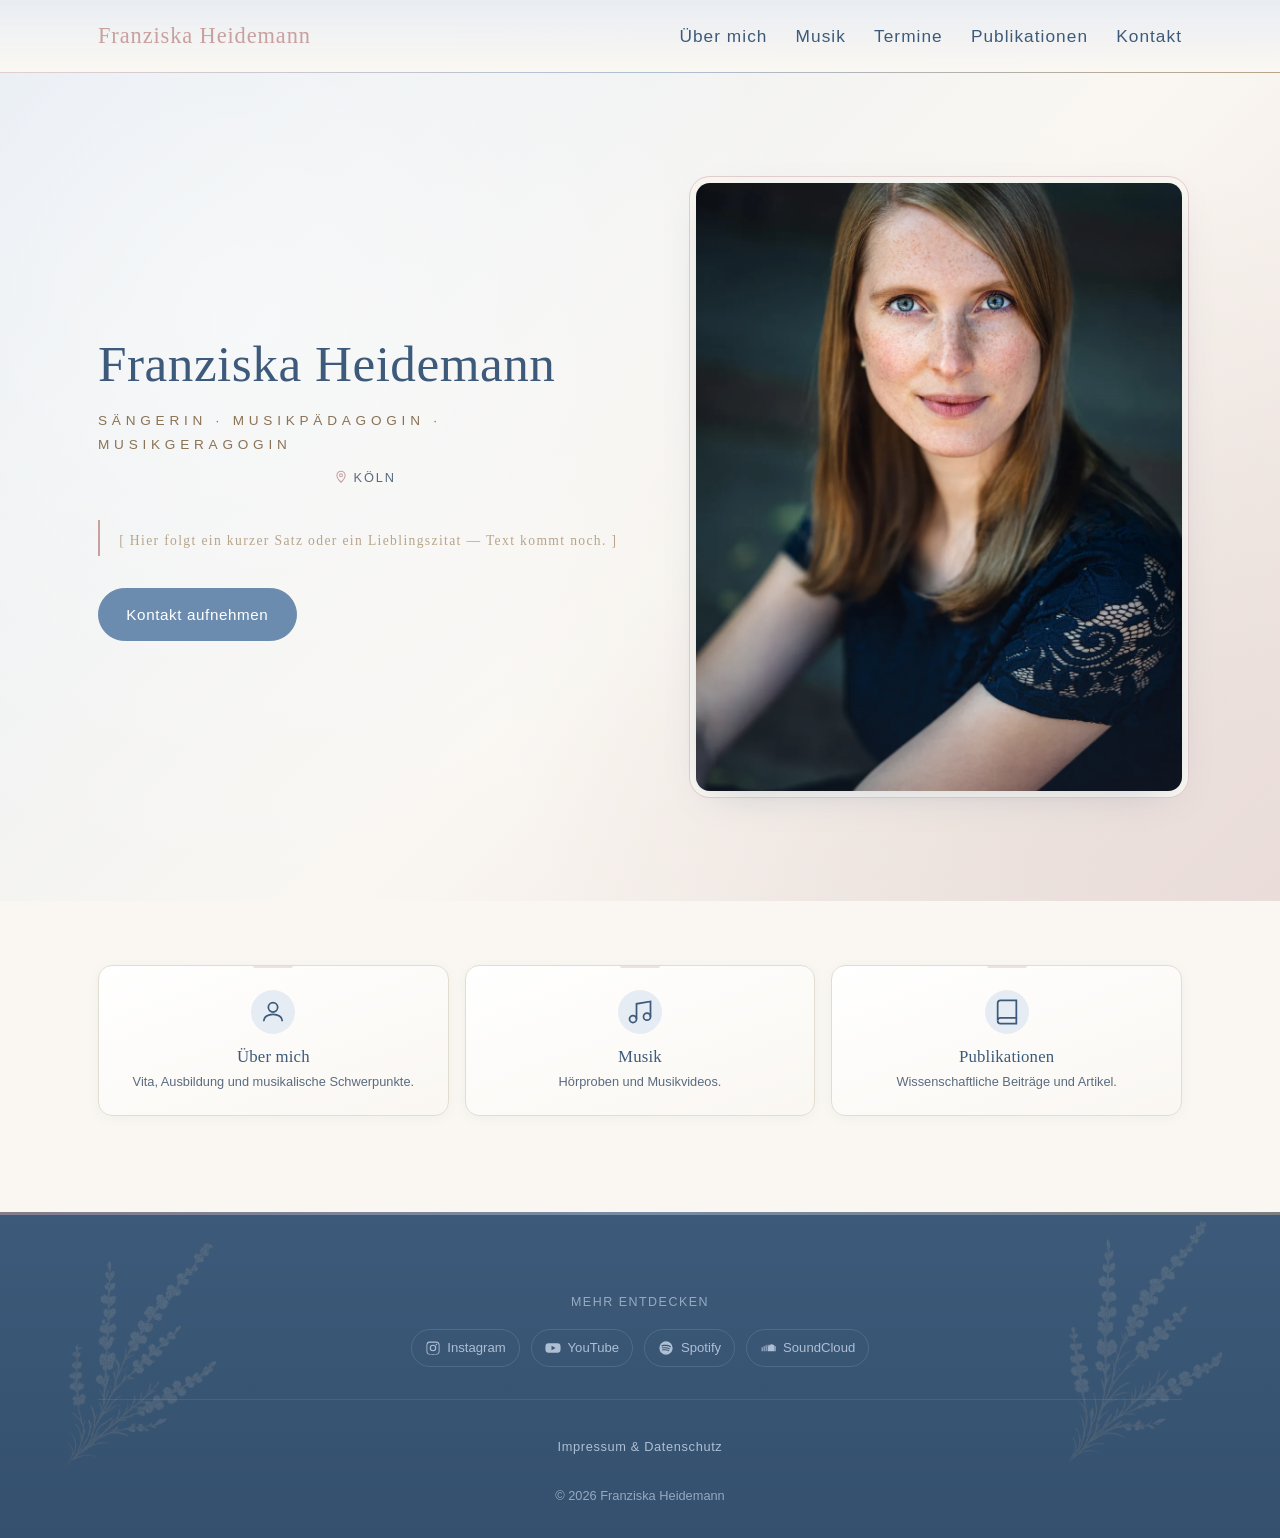
==== commit 3f5abc64: "Replace SVG heather lineart with real heather photo split into two plants in footer corners" ====
--- a/index.html
+++ b/index.html
@@ -135,8 +135,8 @@
         <a href="rechtliches.html" class="footer__imprint-link">Impressum &amp; Datenschutz</a>
       </div>
 
-        <img class="footer__heather footer__heather--left" src="assets/img/heather-lineart.svg" alt="" aria-hidden="true">
-        <img class="footer__heather footer__heather--right" src="assets/img/heather-lineart.svg" alt="" aria-hidden="true">
+        <img class="footer__heather footer__heather--left" src="assets/img/heather-left.webp" alt="" aria-hidden="true">
+        <img class="footer__heather footer__heather--right" src="assets/img/heather-right.webp" alt="" aria-hidden="true">
       <div class="footer__bottom">
         <span>© <span id="year"></span> Franziska Heidemann</span>
       </div>
--- a/css/style.css
+++ b/css/style.css
@@ -244,7 +244,7 @@
   margin: 0 0 .8em;
 }
 .hero__location {
-  display: inline-flex; align-items: center; gap: .4em;
+  display: flex; align-items: center; justify-content: center; gap: .4em;
   font-family: var(--font-sans);
   font-size: .8rem;
   letter-spacing: .15em;
@@ -369,24 +369,24 @@
     max-width: 150px;
     margin: .3rem 0 1rem 1.2rem;
     border-radius: var(--radius);
-    box-shadow: var(--shadow), 0 0 0 1px rgba(255,255,255,.2);
+    box-shadow: var(--shadow), 0 0 0 5px var(--cream), 0 0 0 6px var(--rose-soft);
   }
   .about__portrait::before {
     content: "";
     position: absolute;
     inset: -6px;
-    border: 1px solid var(--rose-soft);
+    border: 1px solid var(--heather-blue-soft);
     border-radius: calc(var(--radius) + 6px);
     pointer-events: none;
     z-index: -1;
+    opacity: .3;
   }
   .about__portrait::after {
     content: "";
-    position: absolute;
-    inset: 0;
+    position: absolute; inset: 0;
+    background: linear-gradient(180deg, transparent 70%, rgba(61,90,122,.15) 100%);
+    pointer-events: none;
     border-radius: var(--radius);
-    box-shadow: inset 0 0 0 1px rgba(255,255,255,.15);
-    pointer-events: none;
   }
 }
 
@@ -756,21 +756,24 @@
 }
 .footer__heather {
   position: absolute;
-  width: 140px;
-  height: 140px;
-  color: var(--cream);
-  opacity: .08;
+  width: 160px;
+  height: auto;
+  opacity: .12;
   pointer-events: none;
   z-index: 0;
+  object-fit: contain;
 }
 .footer__heather--left {
-  bottom: 1rem;
-  left: 1rem;
+  bottom: .5rem;
+  left: .5rem;
 }
 .footer__heather--right {
-  bottom: 1rem;
-  right: 1rem;
+  bottom: .5rem;
+  right: .5rem;
   transform: scaleX(-1);
+}
+@media (max-width: 600px) {
+  .footer__heather { width: 90px; opacity: .1; }
 }
 .site-footer .wrap { position: relative; z-index: 1; }
 .site-footer::before {
